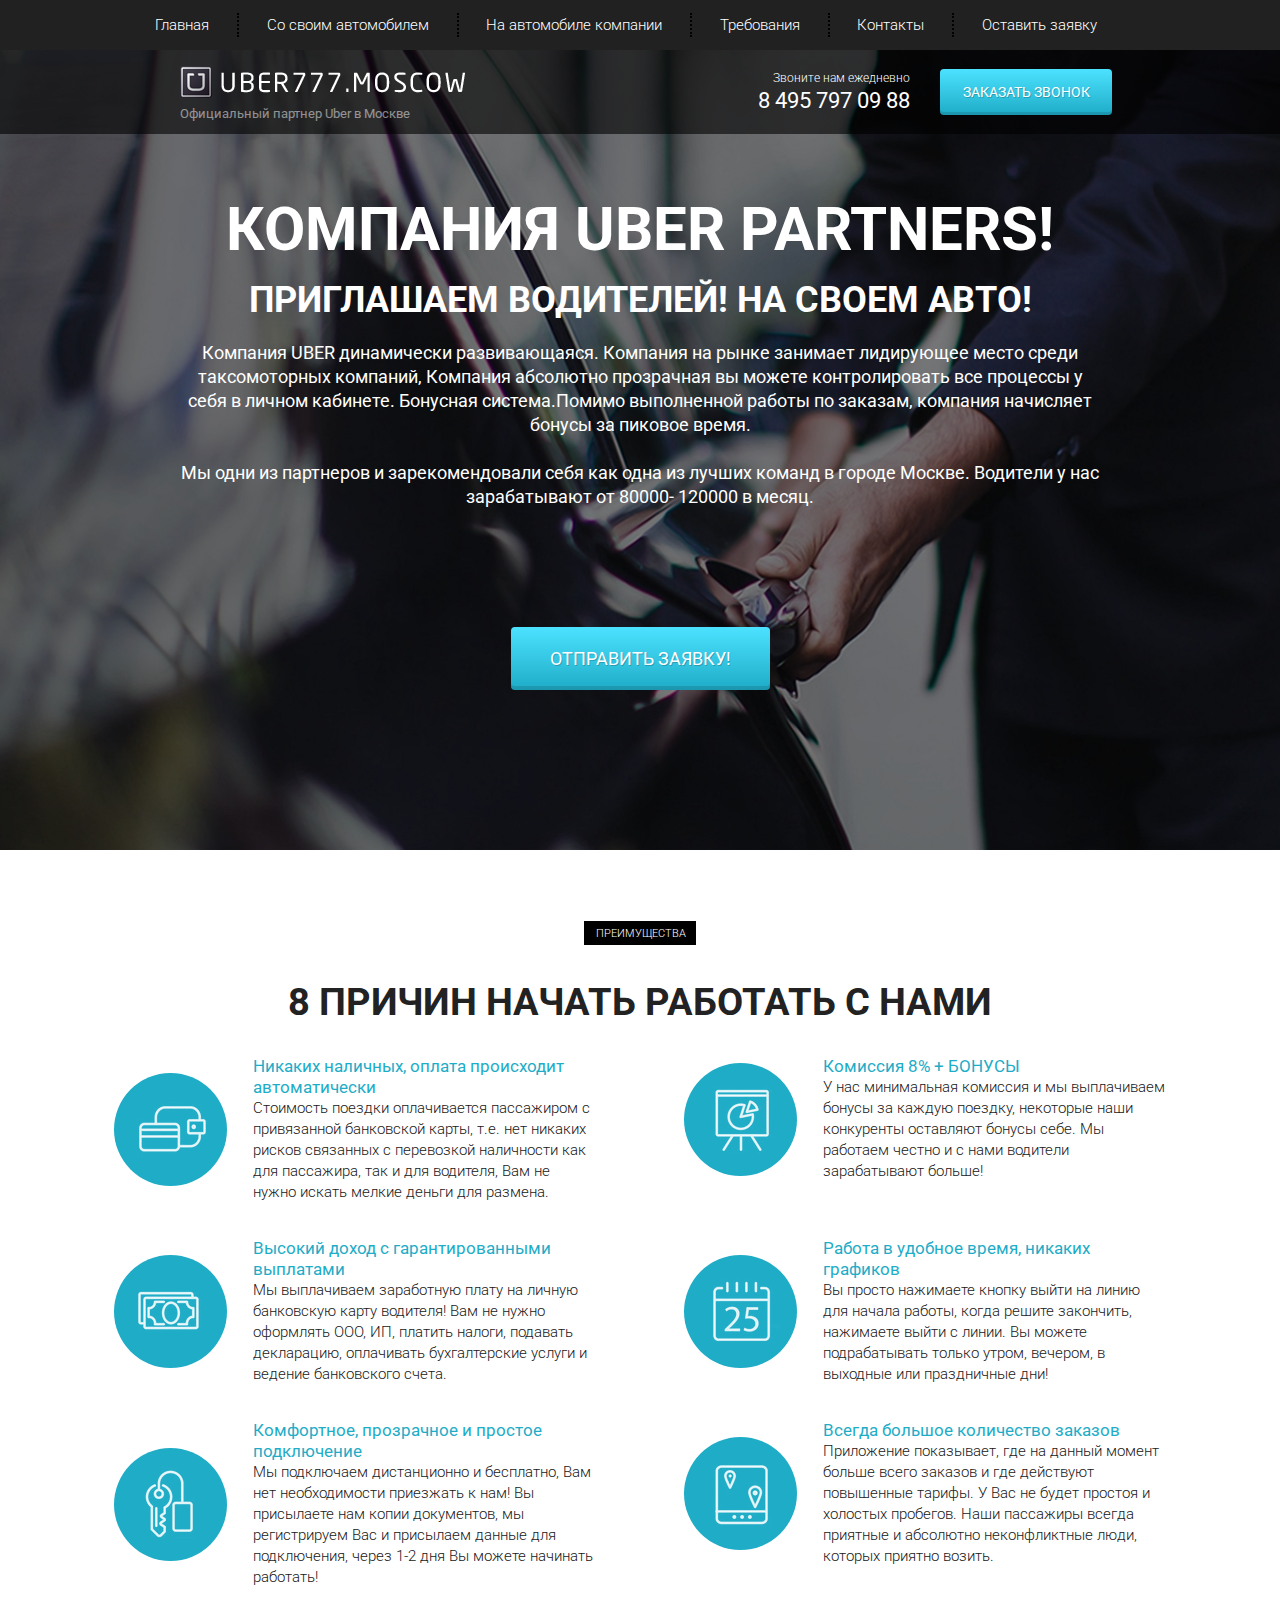
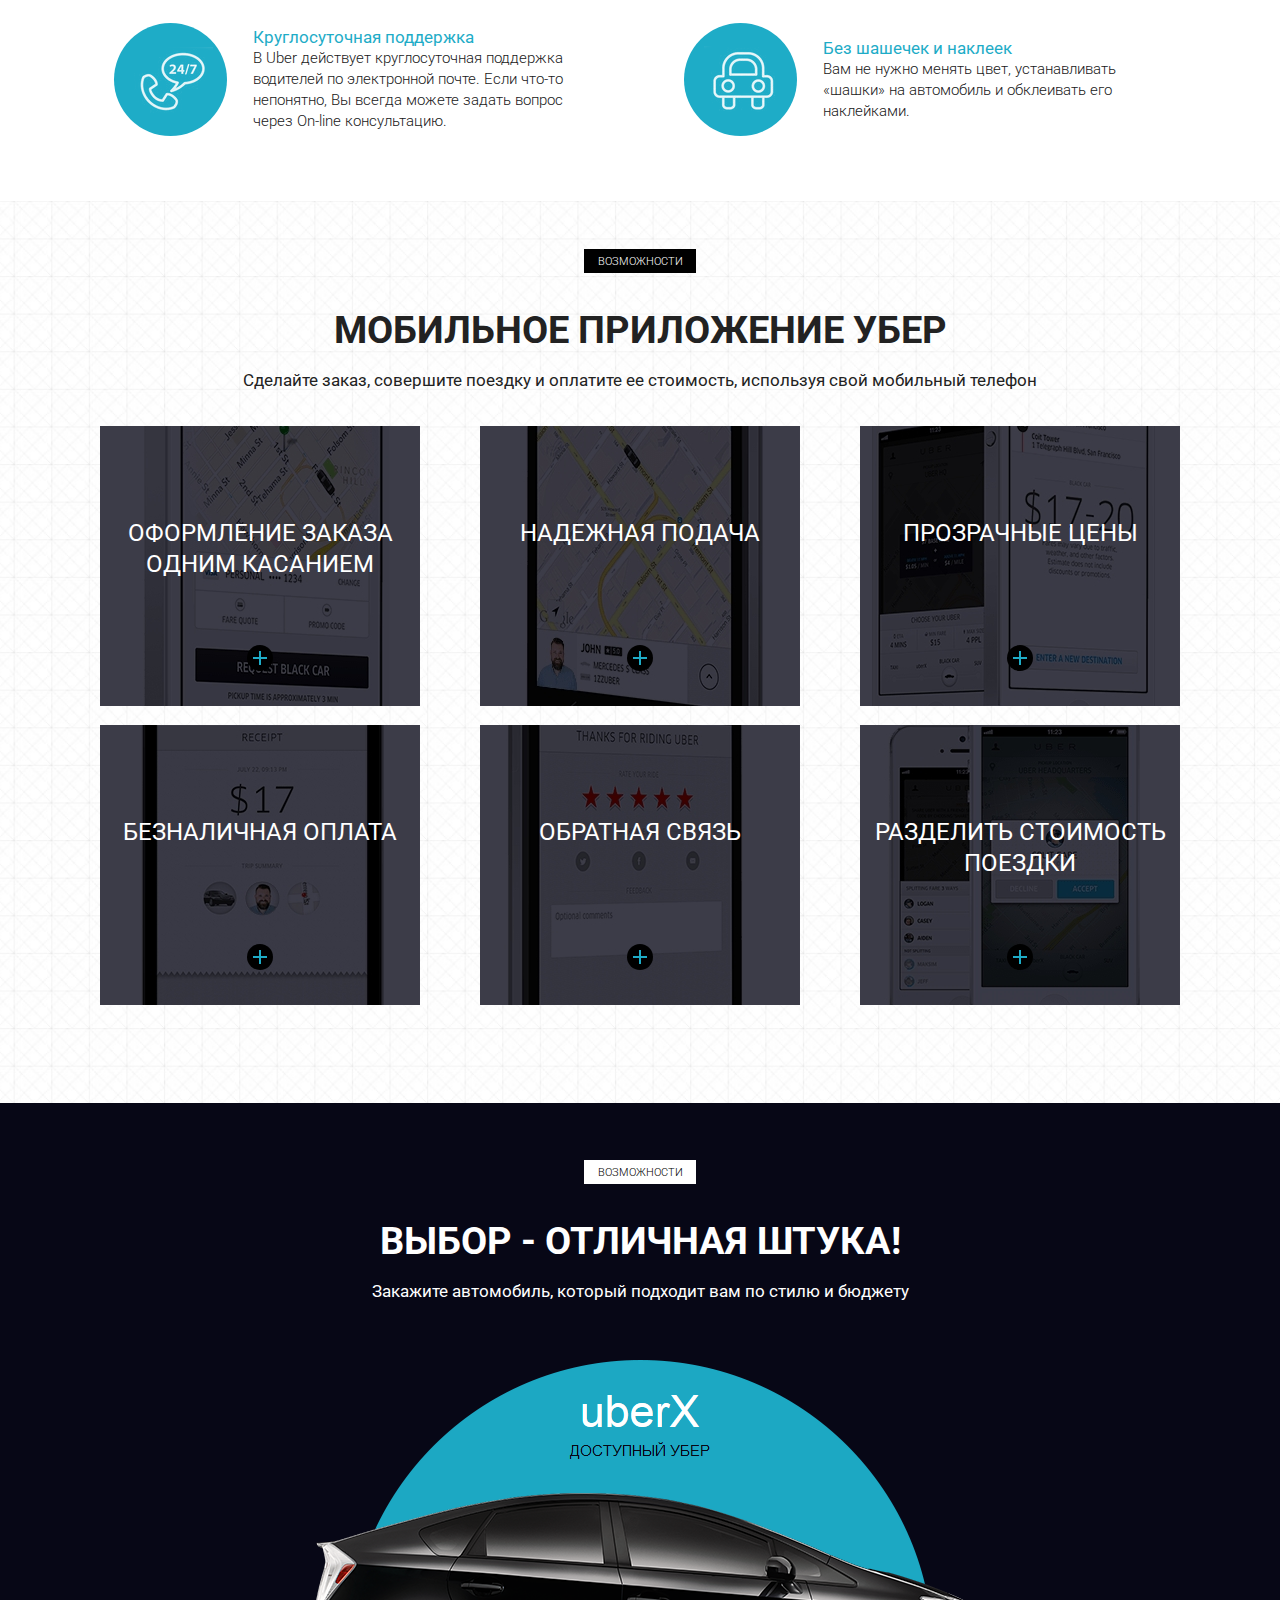
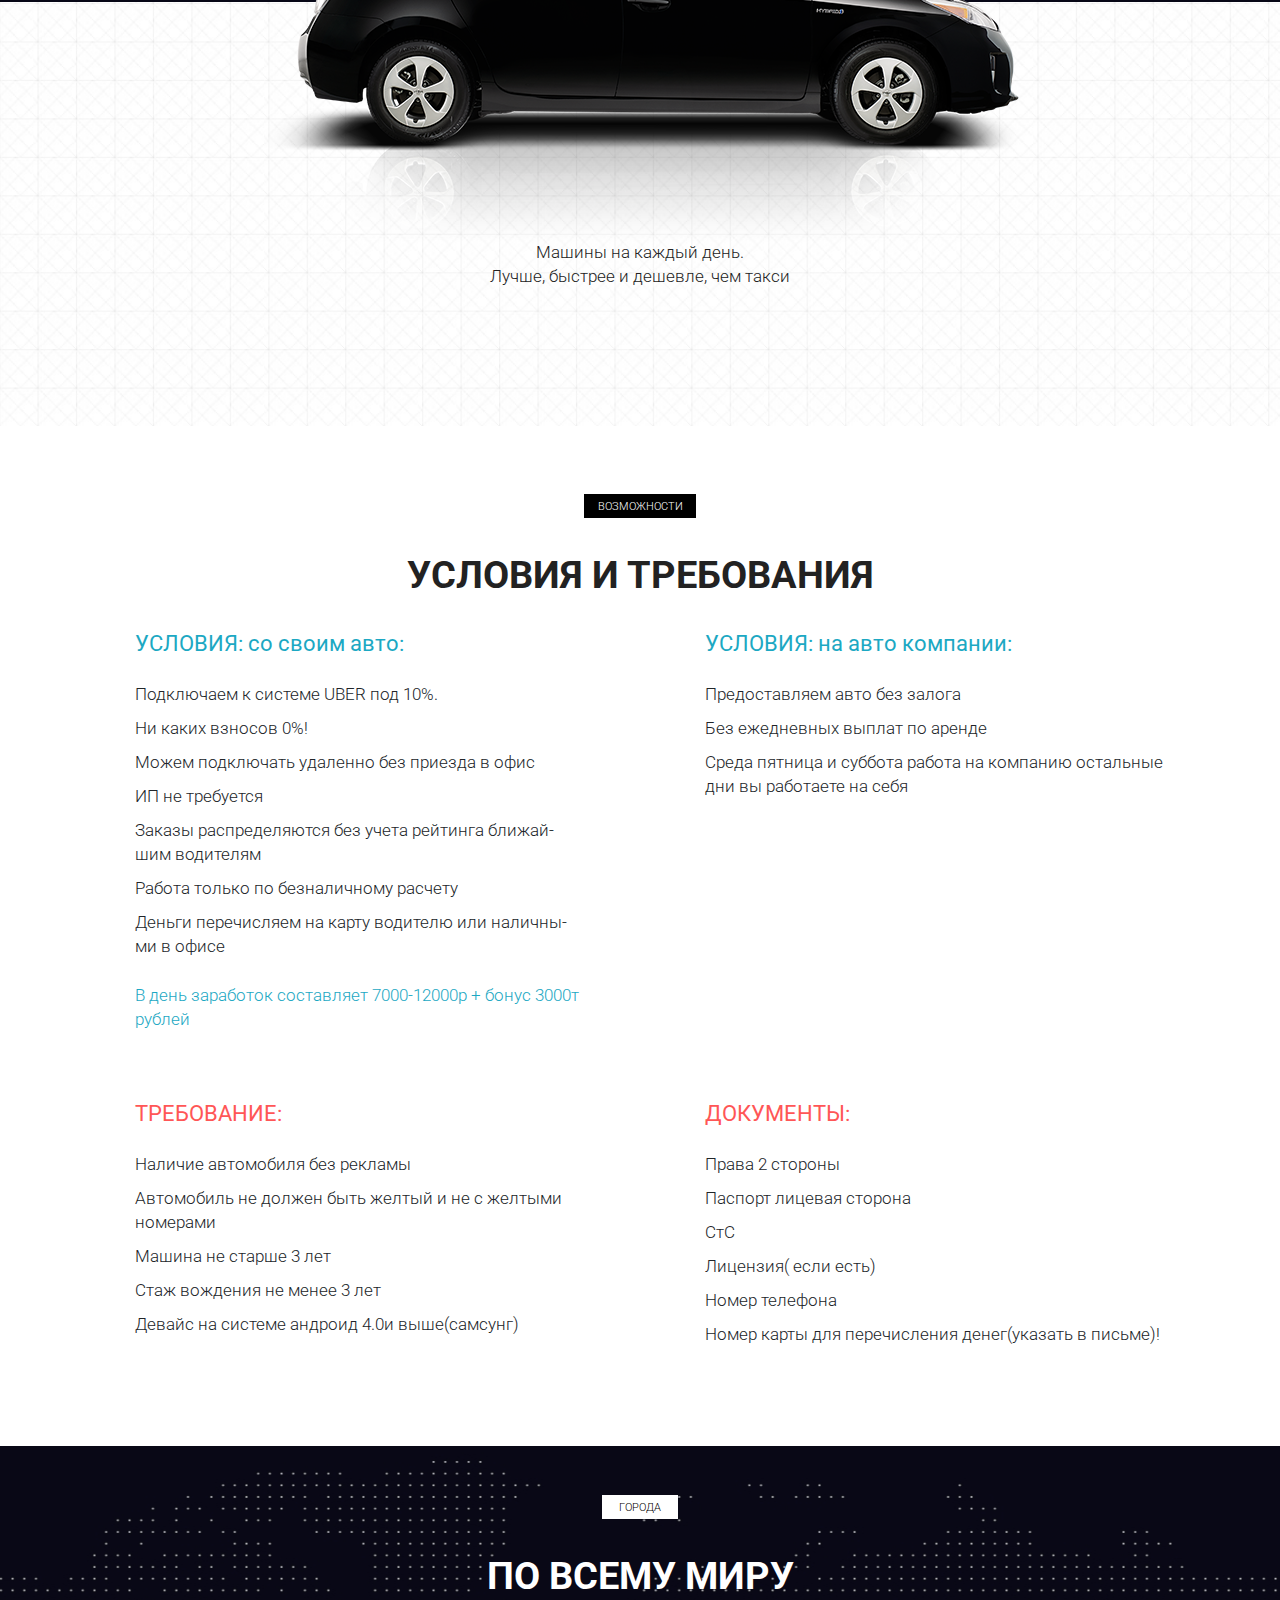
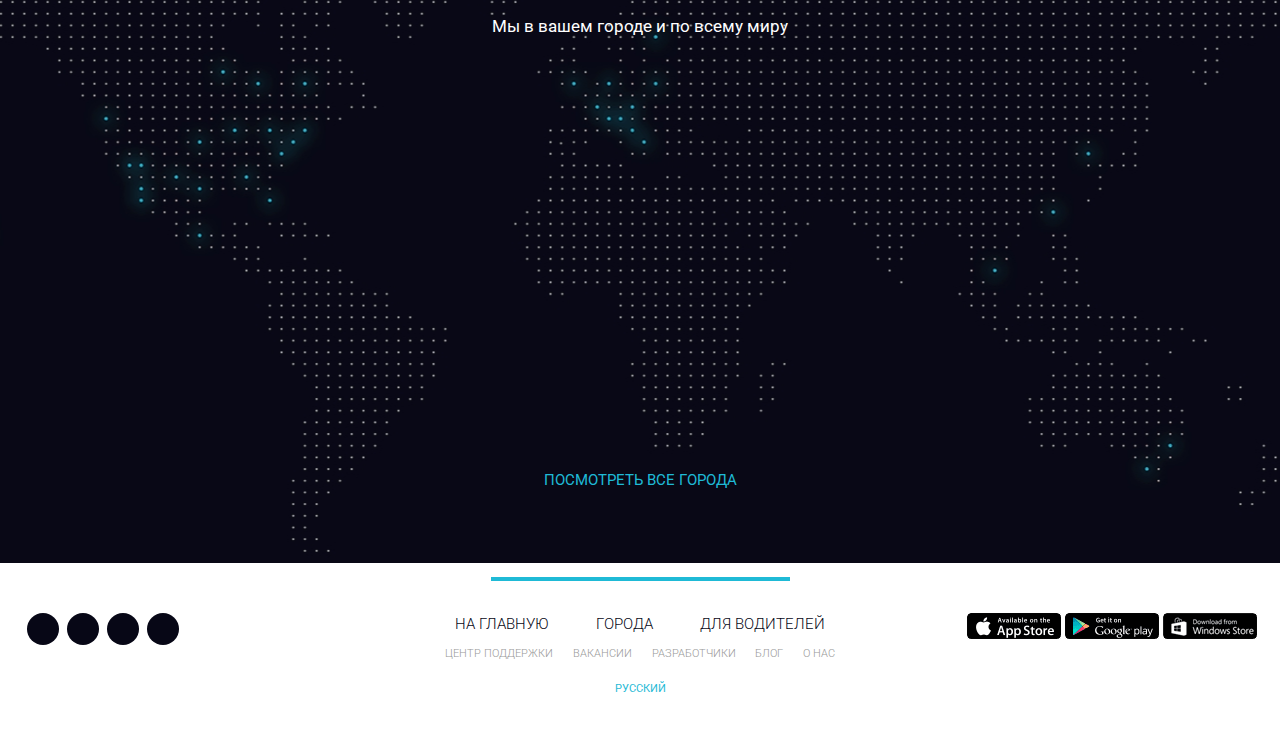
==== index.html @ 27786d37 "Add files via upload" ====
<!DOCTYPE html>
<html lang="ru">
  <head>
    <meta charset="UTF-8" />
    <meta name="viewport" content="width=device-width, initial-scale=1.0" />
    <meta http-equiv="X-UA-Compatible" content="ie=edge" />
    <title>Uber</title>
    <link rel="shortcut icon" href="icons/favicon.ico" type="image/x-icon" />
    <link
      href="https://fonts.googleapis.com/css?family=Roboto:300,400,700&amp;subset=cyrillic-ext"
      rel="stylesheet"
    />
    <link rel="stylesheet" href="css/bootstrap-reboot.min.css" />
    <link rel="stylesheet" href="css/bootstrap-grid.min.css" />
    <link
      rel="stylesheet"
      href="https://use.fontawesome.com/releases/v5.8.2/css/all.css"
      integrity="sha384-oS3vJWv+0UjzBfQzYUhtDYW+Pj2yciDJxpsK1OYPAYjqT085Qq/1cq5FLXAZQ7Ay"
      crossorigin="anonymous"
    />
    <link rel="stylesheet" href="css/style.min.css" />
  </head>
  <body>
    <header>
      <nav>
        <div class="container">
          <ul class="menu">
            <li class="menu_item"><a href="#" class="menu_link">Главная</a></li>
            <li class="menu_item">
              <a href="#require" class="menu_link">Со своим автомобилем</a>
            </li>
            <li class="menu_item">
              <a href="#require" class="menu_link">На автомобиле компании</a>
            </li>
            <li class="menu_item">
              <a href="#" class="menu_link">Требования</a>
            </li>
            <li class="menu_item">
              <a href="#" class="menu_link">Контакты</a>
            </li>
            <li class="menu_item">
              <a href="#" class="menu_link">Оставить заявку</a>
            </li>
          </ul>
        </div>
        <div class="hamburger">
          <span></span>
          <span></span>
          <span></span>
        </div>
      </nav>
      <div class="subheader">
        <div class="container">
          <div class="row">
            <div class="col-6 col-md-4 offset-md-1">
              <a href="#" class="subheader_logo"
                ><img src="icons/logo.png" alt="logo"
              /></a>
              <div class="subheader_official">
                Официальный партнер Uber в Москве
              </div>
            </div>

            <div class="xs-hidden col-md-3 offset-md-1 col-xl-2 offset-xl-2">
              <div class="subheader_call">Звоните нам ежедневно</div>
              <a href="tel:84957970988" class="subheader_phone"
                >8 495 797 09 88</a
              >
            </div>

            <div class="col-6 col-md-3">
              <a href="tel:84957970988" class="xs-visible subheader_phone"
                >8 495 797 09 88</a
              >
              <button class="subheader_btn">заказать звонок</button>
            </div>
          </div>
        </div>
      </div>
    </header>

    <section class="promo">
      <div class="container">
        <div class="row">
          <div class="col-md-12 offset-md-0 col-lg-10 offset-lg-1">
            <h1 class="promo_header">КОМПАНИЯ UBER PARTNERS!</h1>
            <h2 class="promo_subheader">
              ПРИГЛАШАЕМ ВОДИТЕЛЕЙ! НА СВОЕМ АВТО!
            </h2>
            <div class="promo_descr">
              Компания UBER динамически развивающаяся. Компания на рынке
              занимает лидирующее место среди таксомоторных компаний, Компания
              абсолютно прозрачная вы можете контролировать все процессы у себя
              в личном кабинете. Бонуcная система.Помимо выполненной работы по
              заказам, компания начисляет бонусы за пиковое время.
              <br /><br />
              Мы одни из партнеров и зарекомендовали себя как одна из лучших
              команд в городе Москве. Водители у нас зарабатывают от 80000-
              120000 в месяц.
            </div>
            <button class="promo_btn">ОТПРАВИТЬ ЗАЯВКУ!</button>
          </div>
        </div>
      </div>
    </section>

    <section class="reasons">
      <div class="container">
        <div class="label">преимущества</div>
        <h2 class="title">8 причин начать работать с нами</h2>
        <div class="row">
          <div class="col-md-6">
            <div class="reasons_block">
              <div class="reasons_round">
                <img src="icons/reasons/reason_1.png" alt="reason" />
              </div>
              <div class="reasons_descr">
                <div class="reasons_subtitle">
                  Никаких наличных, оплата происходит автоматически
                </div>
                <div class="reasons_text">
                  Стоимость поездки оплачивается пассажиром с привязанной
                  банковской карты, т.е. нет никаких рисков связанных с
                  перевозкой наличности как для пассажира, так и для водителя,
                  Вам не нужно искать мелкие деньги для размена.
                </div>
              </div>
            </div>
          </div>
          <div class="col-md-6">
            <div class="reasons_block">
              <div class="reasons_round">
                <img src="icons/reasons/reason_2.png" alt="reason" />
              </div>
              <div class="reasons_descr">
                <div class="reasons_subtitle">Комиссия 8% + БОНУСЫ</div>
                <div class="reasons_text">
                  У нас минимальная комиссия и мы выплачиваем бонусы за каждую
                  поездку, некоторые наши конкуренты оставляют бонусы себе. Мы
                  работаем честно и с нами водители зарабатывают больше!
                </div>
              </div>
            </div>
          </div>
          <div class="col-md-6">
            <div class="reasons_block">
              <div class="reasons_round">
                <img src="icons/reasons/reason_3.png" alt="reason" />
              </div>
              <div class="reasons_descr">
                <div class="reasons_subtitle">
                  Высокий доход с гарантированными выплатами
                </div>
                <div class="reasons_text">
                  Мы выплачиваем заработную плату на личную банковскую карту
                  водителя! Вам не нужно оформлять ООО, ИП, платить налоги,
                  подавать декларацию, оплачивать бухгалтерские услуги и ведение
                  банковского счета.
                </div>
              </div>
            </div>
          </div>
          <div class="col-md-6">
            <div class="reasons_block">
              <div class="reasons_round">
                <img src="icons/reasons/reason_4.png" alt="reason" />
              </div>
              <div class="reasons_descr">
                <div class="reasons_subtitle">
                  Работа в удобное время, никаких графиков
                </div>
                <div class="reasons_text">
                  Вы просто нажимаете кнопку выйти на линию для начала работы,
                  когда решите закончить, нажимаете выйти с линии. Вы можете
                  подрабатывать только утром, вечером, в выходные или
                  праздничные дни!
                </div>
              </div>
            </div>
          </div>
          <div class="col-md-6">
            <div class="reasons_block">
              <div class="reasons_round">
                <img src="icons/reasons/reason_5.png" alt="reason" />
              </div>
              <div class="reasons_descr">
                <div class="reasons_subtitle">
                  Комфортное, прозрачное и простое подключение
                </div>
                <div class="reasons_text">
                  Мы подключаем дистанционно и бесплатно, Вам нет необходимости
                  приезжать к нам! Вы присылаете нам копии документов, мы
                  регистрируем Вас и присылаем данные для подключения, через 1-2
                  дня Вы можете начинать работать!
                </div>
              </div>
            </div>
          </div>
          <div class="col-md-6">
            <div class="reasons_block">
              <div class="reasons_round">
                <img src="icons/reasons/reason_6.png" alt="reason" />
              </div>
              <div class="reasons_descr">
                <div class="reasons_subtitle">
                  Всегда большое количество заказов
                </div>
                <div class="reasons_text">
                  Приложение показывает, где на данный момент больше всего
                  заказов и где действуют повышенные тарифы. У Вас не будет
                  простоя и холостых пробегов. Наши пассажиры всегда приятные и
                  абсолютно неконфликтные люди, которых приятно возить.
                </div>
              </div>
            </div>
          </div>
          <div class="col-md-6">
            <div class="reasons_block">
              <div class="reasons_round">
                <img src="icons/reasons/reason_7.png" alt="reason" />
              </div>
              <div class="reasons_descr">
                <div class="reasons_subtitle">Круглосуточная поддержка</div>
                <div class="reasons_text">
                  В Uber действует круглосуточная поддержка водителей по
                  электронной почте. Если что-то непонятно, Вы всегда можете
                  задать вопрос через On-line консультацию.
                </div>
              </div>
            </div>
          </div>
          <div class="col-md-6">
            <div class="reasons_block">
              <div class="reasons_round">
                <img src="icons/reasons/reason_8.png" alt="reason" />
              </div>
              <div class="reasons_descr">
                <div class="reasons_subtitle">Без шашечек и наклеек</div>
                <div class="reasons_text">
                  Вам не нужно менять цвет, устанавливать «шашки» на автомобиль
                  и обклеивать его наклейками.
                </div>
              </div>
            </div>
          </div>
        </div>
      </div>
    </section>

    <section class="mobile">
      <div class="container">
        <div class="label">возможности</div>
        <h2 class="title">мобильное приложение убер</h2>
        <div class="subtitle">
          Сделайте заказ, совершите поездку и оплатите ее стоимость, используя
          свой мобильный телефон
        </div>

        <div class="row">
          <div class="col-md-6 col-lg-4">
            <div class="mobile_item mobile_item_1">
              <div class="mobile_item_subtitle">
                оформление заказа одним касанием
              </div>
              <div class="mobile_item_plus"></div>
            </div>
          </div>
          <div class="col-md-6 col-lg-4">
            <div class="mobile_item mobile_item_2">
              <div class="mobile_item_subtitle">надежная подача</div>
              <div class="mobile_item_plus"></div>
            </div>
          </div>
          <div class="col-md-6 col-lg-4">
            <div class="mobile_item mobile_item_3">
              <div class="mobile_item_subtitle">прозрачные цены</div>
              <div class="mobile_item_plus"></div>
            </div>
          </div>
          <div class="col-md-6 col-lg-4">
            <div class="mobile_item mobile_item_4">
              <div class="mobile_item_subtitle">безналичная оплата</div>
              <div class="mobile_item_plus"></div>
            </div>
          </div>
          <div class="col-md-6 col-lg-4">
            <div class="mobile_item mobile_item_5">
              <div class="mobile_item_subtitle">обратная связь</div>
              <div class="mobile_item_plus"></div>
            </div>
          </div>
          <div class="col-md-6 col-lg-4">
            <div class="mobile_item mobile_item_6">
              <div class="mobile_item_subtitle">
                разделить стоимость поездки
              </div>
              <div class="mobile_item_plus"></div>
            </div>
          </div>
        </div>
      </div>
    </section>

    <section class="choice">
      <div class="container">
        <div class="black"></div>
        <div class="label label_white">возможности</div>
        <h2 class="title title_white hidden-320">Выбор - отличная штука!</h2>
        <div class="subtitle subtitle_white hidden-320">
          Закажите автомобиль, который подходит вам по стилю и бюджету
        </div>

        <img src="img/car.png" alt="uber car" class="choice_img" />
        <div class="choice_descr">
          Машины на каждый день.<br />
          Лучше, быстрее и дешевле, чем такси
        </div>
      </div>
    </section>

    <section class="require" id="require">
      <div class="container">
        <div class="label">возможности</div>
        <h2 class="title">условия и требования</h2>
        <div class="row">
          <div class="col-md-6">
            <div class="require_block">
              <div class="require_title">УСЛОВИЯ: со своим авто:</div>
              <ul class="require_list">
                <li>Подключаем к системе UBER под 10%.</li>
                <li>Ни каких взносов 0%!</li>
                <li>Можем подключать удаленно без приезда в офис</li>
                <li>ИП не требуется</li>
                <li>
                  Заказы распределяются без учета рейтинга ближай-<br />шим
                  водителям
                </li>
                <li>Работа только по безналичному расчету</li>
                <li>
                  Деньги перечисляем на карту водителю или наличны-<br />ми в
                  офисе
                </li>
              </ul>
              <div class="require_descr">
                В день заработок составляет 7000-12000р + бонус 3000т<br />
                рублей
              </div>
            </div>
          </div>
          <div class="col-md-6">
            <div class="require_block">
              <div class="require_title">УСЛОВИЯ: на авто компании:</div>
              <ul class="require_list">
                <li>Предоставляем авто без залога</li>
                <li>Без ежедневных выплат по аренде</li>
                <li>
                  Среда пятница и суббота работа на компанию остальные дни вы
                  работаете на себя
                </li>
              </ul>
            </div>
          </div>
          <div class="col-md-6">
            <div class="require_block require_block_nmb warning">
              <div class="require_title">ТРЕБОВАНИЕ:</div>
              <ul class="require_list">
                <li>Наличие автомобиля без рекламы</li>
                <li>
                  Автомобиль не должен быть желтый и не с желтыми номерами
                </li>
                <li>Машина не старше 3 лет</li>
                <li>Стаж вождения не менее 3 лет</li>
                <li>Девайс на системе андроид 4.0и выше(самсунг)</li>
              </ul>
            </div>
          </div>
          <div class="col-md-6">
            <div class="require_block require_block_nmb warning">
              <div class="require_title">ДОКУМЕНТЫ:</div>
              <ul class="require_list">
                <li>Права 2 стороны</li>
                <li>Паспорт лицевая сторона</li>
                <li>СтС</li>
                <li>Лицензия( если есть)</li>
                <li>Номер телефона</li>
                <li>Номер карты для перечисления денег(указать в письме)!</li>
              </ul>
            </div>
          </div>
        </div>
      </div>
    </section>

    <section class="world">
      <div class="container">
        <div class="label label_white label_min">города</div>
        <h2 class="title title_white">По всему миру</h2>
        <div class="subtitle subtitle_white">
          Мы в вашем городе и по всему миру
        </div>

        <a href="#" class="world_link">посмотреть все города</a>
      </div>
    </section>

    <footer>
      <div class="footer_divider"></div>
      <div class="footer_wrapper">
        <!-- Если не оборачивать каждый блок в обертку - получится криво -->
        <div>
          <div class="footer_social">
            <a href="#" class="footer_social_item">
              <i class="fab fa-facebook-f"></i>
            </a>
            <a href="#" class="footer_social_item">
              <i class="fab fa-twitter"></i>
            </a>
            <a href="#" class="footer_social_item">
              <i class="fab fa-linkedin"></i>
            </a>
            <a href="#" class="footer_social_item">
              <i class="fab fa-instagram"></i>
            </a>
          </div>
        </div>
        <div>
          <div class="footer_links">
            <div class="footer_links_main">
              <a href="#">на главную</a>
              <a href="#">города</a>
              <a href="#">для водителей</a>
            </div>
            <div class="footer_links_sub">
              <a href="#">центр поддержки</a>
              <a href="#">вакансии</a>
              <a href="#">разработчики</a>
              <a href="#">блог</a>
              <a href="#">о нас</a>
            </div>
            <a href="#" class="footer_links_lang">Русский</a>
          </div>
        </div>
        <div>
          <div class="footer_mobile">
            <a href="#">
              <img src="img/app_store.png" alt="App Store" />
            </a>
            <a href="#">
              <img src="img/google_play.png" alt="Google play" />
            </a>
            <a href="#">
              <img src="img/windows_store.png" alt="Windows store" />
            </a>
          </div>
        </div>
      </div>
    </footer>

    <script src="js/script.js"></script>
  </body>
</html>
---- css/style.min.css ----
*{font-family:'Roboto', sans-serif}header{position:relative;height:50px}nav{position:fixed;width:100%;height:50px;background-color:#212121;z-index:5}.hamburger{display:none}.menu{display:flex;justify-content:space-between;padding:13px 70px;margin:0;list-style-type:none}.menu_link{color:#ffffff;font-size:15px;font-weight:300}.menu_link:hover{text-decoration:none;color:#1eacc7}.menu_item{border-right:2px dotted black;padding-right:28px}.menu_item:last-child{border-right:none}.subheader{position:absolute;top:50px;width:100%;height:84px;background-color:rgba(0,0,0,0.6)}.subheader_logo{display:block;max-width:100%;margin-top:16px}.subheader_official{margin-top:6px;opacity:0.5;color:#ffffff;font-size:13px;font-weight:400}.subheader_call{color:#ffffff;font-size:12px;font-weight:300;margin-top:19px;text-align:right}.subheader_phone{display:block;margin-top:8px;color:#ffffff;font-size:22px;font-weight:400;text-transform:uppercase;text-align:right;line-height:12px}.subheader_phone:hover{text-decoration:none;color:#fff}.subheader_btn{margin-top:19px;width:172px;height:46px;box-shadow:inset 0 -3px 0 rgba(0,0,0,0.12);border:none;border-radius:4px;background-image:linear-gradient(to top, #1eacc7 0%, #4ce2ff 100%);text-shadow:1px 1px 0 rgba(0,0,0,0.21);color:#ffffff;font-size:14px;font-weight:400;text-transform:uppercase}.subheader_btn:hover{background-image:none;background-color:#1eacc7}.promo{min-height:800px;background:url("../img/bg/main_bg.jpg") center center/cover no-repeat;padding:150px 0 135px 0}.promo_header{color:#ffffff;font-weight:700;text-transform:uppercase;font-size:60px;line-height:60px;margin:0;text-align:center}.promo_subheader{color:#ffffff;font-weight:700;text-transform:uppercase;font-size:36px;line-height:36px;margin:0;margin-top:22px;text-align:center}.promo_descr{color:#ffffff;font-size:18px;font-weight:400;line-height:24px;text-align:center;margin-top:23px}.promo_btn{display:block;margin:118px auto 0 auto;width:259px;height:63px;box-shadow:inset 0 -4px 0 rgba(0,0,0,0.12);border:none;border-radius:4px;background-image:linear-gradient(to top, #1eacc7 0%, #4ce2ff 100%);text-shadow:1px 1px 0 rgba(0,0,0,0.21);color:#ffffff;font-size:18px;font-weight:400;text-transform:uppercase}.promo_btn:hover{background-image:none;background-color:#1eacc7}.reasons{padding:71px 0 65px 0}.reasons_block{display:flex;justify-content:center;align-items:center;margin-top:35px}.reasons_round{display:flex;justify-content:center;align-items:center;margin-right:26px;width:113px;height:113px;background-color:#1eacc7;border-radius:100%}.reasons_descr{width:343px}.reasons_subtitle{line-height:21px;color:#1eacc7;font-size:17px;font-weight:400}.reasons_text{color:#202020;font-size:15px;font-weight:300;line-height:21px}.label{position:relative;margin:0 auto;height:24px;width:112px;padding:5px 12px;background-color:#000000;color:#ffffff;font-size:11px;font-weight:300;text-transform:uppercase;text-align:center;z-index:2}.label_white{background-color:#fff;color:#000}.label_min{width:76px}.title{position:relative;margin-bottom:0;margin-top:38px;color:#222222;font-size:38px;line-height:38px;font-weight:700;text-transform:uppercase;text-align:center;z-index:2}.title_white{color:#fff}.subtitle{position:relative;margin-top:19px;color:#222222;font-size:17px;font-weight:400;text-align:center;z-index:2}.subtitle_white{color:#fff}.mobile{min-height:864px;padding:48px 0 79px 0;background:url("../img/bg/mobile_app.png") center center/cover no-repeat}.mobile .row{margin-top:32px}.mobile_item{position:relative;width:320px;height:280px;margin:0 auto;margin-bottom:19px;padding-top:92px}.mobile_item_1{background:url("../img/bg/mobile_screen_1.jpg") center center/cover no-repeat}.mobile_item_2{background:url("../img/bg/mobile_screen_2.jpg") center center/cover no-repeat}.mobile_item_3{background:url("../img/bg/mobile_screen_3.jpg") center center/cover no-repeat}.mobile_item_4{background:url("../img/bg/mobile_screen_4.jpg") center center/cover no-repeat}.mobile_item_5{background:url("../img/bg/mobile_screen_5.jpg") center center/cover no-repeat}.mobile_item_6{background:url("../img/bg/mobile_screen_6.jpg") center center/cover no-repeat}.mobile_item_subtitle{color:#ffffff;font-size:24px;font-weight:400;line-height:31px;text-transform:uppercase;text-align:center}.mobile_item_plus{display:flex;justify-content:center;align-items:center;position:absolute;bottom:35px;left:50%;transform:translateX(-50%);width:26px;height:26px;background-color:#000000;margin:0 auto;border-radius:100%;cursor:pointer}.mobile_item_plus:before{content:'';display:block;width:14px;height:2px;background-color:#1eacc7;transition:0.3s all}.mobile_item_plus:after{content:'';position:absolute;left:50%;transform:translateX(-50%);display:block;height:14px;width:2px;background-color:#1eacc7;transition:0.3s all}.mobile_item_plus:hover:before,.mobile_item_plus:hover:after{background-color:#ff5656}.choice{position:relative;min-height:895px;padding:57px 0 138px 0;background:url("../img/bg/mobile_app.png") center center/cover no-repeat}.choice_img{position:relative;display:block;margin:56px auto 0 auto;z-index:2}.choice_descr{text-align:center;color:#222222;font-size:17px;font-weight:300;line-height:24px}.choice .black{position:absolute;top:0;left:0;height:499px;width:100%;background-color:#070716;z-index:1}.require{padding:68px 0 84px 0}.require_block{margin:33px 0}.require_block_nmb{margin-bottom:0px}.require_title{color:#1ca8c3;font-size:22px;font-weight:400;padding-left:50px}.require_list{list-style-type:none;padding-left:50px;margin-top:22px}.require_list li{position:relative;font-size:17px;font-weight:300;line-height:24px;margin-bottom:10px}.require_list li:before{content:'';display:block;position:absolute;left:-32px;top:3px;width:21px;height:20px;background:url("../icons/check_blue.svg") center center/cover no-repeat}.require_descr{margin-top:25px;font-size:17px;font-weight:300;line-height:24px;color:#1ca8c3;padding-left:50px}.require .warning .require_title{color:#ff5656}.require .warning .require_list li:before{background:url("../icons/check_red.svg") center center/cover no-repeat}.world{position:relative;min-height:717px;padding:49px 0;background:url("../img/bg/map.jpg") center center/cover no-repeat}.world_link{position:absolute;left:50%;transform:translateX(-50%);bottom:49px;text-align:center;font-size:15px;font-weight:400;line-height:68px;text-transform:uppercase;color:#1fbad6}.world_link:hover{text-decoration:none;color:#fff}footer{padding:14px 23px 39px 23px}footer a:hover{text-decoration:none}.footer_divider{width:299px;height:4px;background-color:#1fbad6;margin:0 auto}.footer_wrapper{display:flex;justify-content:space-between;align-items:flex-start;padding-top:32px}.footer_wrapper>div{width:33%}.footer_wrapper>div:nth-child(3){display:flex;justify-content:flex-end}.footer_social{width:160px;display:flex;justify-content:space-between}.footer_social_item{display:flex;justify-content:center;align-items:center;margin:0 4px;width:32px;height:32px;background-color:#070716;border-radius:100%}.footer_social_item i{color:#fff}.footer_links{width:390px;margin:0 auto}.footer_links_main{display:flex;justify-content:space-between;padding:0 10px}.footer_links_main a{color:#070716;font-size:15px;font-weight:300;text-transform:uppercase}.footer_links_sub{display:flex;justify-content:space-between;margin-top:10px}.footer_links_sub a{color:#999999;font-size:11px;font-weight:300;text-transform:uppercase}.footer_links_lang{display:block;margin:0 auto;color:#1fbad6;font-size:11px;font-weight:400;margin-top:19px;text-transform:uppercase;text-align:center}.xs-visible{display:none}@media (max-width: 1200px){.menu_item{padding-right:20px}.menu_link{font-size:13px}.promo_header{font-size:50px}.reasons_block{align-items:flex-start}.reasons_descr{width:300px}.mobile_item{width:290px}.mobile_item_subtitle{font-size:22px}.choice{padding:55px 0;min-height:840px}.require br{display:none}.footer_wrapper>div{width:50%}.footer_wrapper>div:nth-child(1){width:25%}.footer_wrapper>div:nth-child(3){width:25%;display:flex;justify-content:flex-end}.footer_mobile{display:flex}.footer_mobile a{margin:0 3px}.footer_mobile a img{width:100%}}@media (max-width: 991px){.title{font-size:28px}.menu_item{padding-right:8px}.menu_link{font-size:10px}.subheader_logo img{width:100%}.subheader_official{font-size:11px}.subheader_phone{font-size:18px}.subheader_btn{margin-top:21px;height:40px;width:100%}.promo_header{font-size:40px}.promo_subheader{font-size:30px}.reasons_block{flex-direction:column;align-items:center}.reasons_round{margin-right:0}.reasons_descr{width:300px;margin-top:20px}.choice{min-height:800px}.choice_img{width:100%}.world{min-height:650px}.footer_wrapper{flex-wrap:wrap}.footer_wrapper>div{width:100%;display:flex;justify-content:center;margin-bottom:20px}.footer_wrapper>div:nth-child(1){width:100%}.footer_wrapper>div:nth-child(3){width:100%;justify-content:center}}@media (max-width: 767px){.title{margin-top:25px}.menu{position:fixed;flex-direction:column;justify-content:center;align-items:center;top:0;left:-100%;width:50%;height:100vh;padding:20px 15px;background-color:rgba(0,0,0,0.8);transition:0.6s all}.menu_active{left:0}.menu_item{padding-right:0;border:none;margin:10px 0}.menu_link{font-size:20px}.hamburger{display:block;position:absolute;right:10px;top:50%;transform:translateY(-50%);width:26px;height:12px}.hamburger span{display:block;height:2px;width:100%;background-color:#fff;margin-bottom:2px;transition:0.5s all}.hamburger_active span{margin-bottom:-2px}.hamburger_active span:nth-child(1){transform:translateY(3px) rotate(-45deg)}.hamburger_active span:nth-child(2){display:none}.hamburger_active span:nth-child(3){transform:translateY(3px) rotate(45deg)}.xs-hidden{display:none}.xs-visible{display:block}.subheader_phone{display:block;margin-top:10px;color:#ffffff;font-size:16px;font-weight:400;text-transform:uppercase;text-align:center}.subheader_btn{display:block;width:200px;height:40px;margin:0 auto;margin-top:10px}.promo_header{line-height:45px}.reasons{padding:40px 0}.reasons_descr{width:350px}.reasons_subtitle{text-align:center}.reasons_text{margin-top:10px}.mobile{padding:40px 0}.choice{min-height:600px;padding:40px 0}.require{padding:40px 0}.world{min-height:450px}}@media (max-width: 575px){nav{height:30px}header{height:30px}.title{font-size:16px;margin-top:15px;line-height:16px}.subtitle{font-size:14px;line-height:21px;margin-top:11px}.subheader{height:60px;top:30px}.subheader_official{display:none}.subheader_logo{margin-top:16px}.subheader_phone{font-size:12px;font-weight:400;text-transform:uppercase;margin-top:11px}.subheader_btn{width:110px;height:22px;font-size:9px;margin-top:6px}.subheader_btn:hover{background-image:linear-gradient(to top, #1eacc7 0%, #4ce2ff 100%)}.promo{min-height:400px;padding:93px 0 35px 0}.promo_descr{display:none}.promo_header{font-size:30px;padding:0 24px;line-height:35px}.promo_subheader{font-size:20px;margin-top:33px;padding:0 10px;line-height:30px}.promo_btn{width:210px;height:50px;margin-top:72px;font-size:16px}.promo_btn:hover{background-image:linear-gradient(to top, #1eacc7 0%, #4ce2ff 100%)}.menu{width:85%}.menu_item{width:100%;text-align:center;padding:5px 0}.menu_link{display:block}.hamburger_active span:nth-child(1){transform:translateY(5px) rotate(-45deg)}.hamburger_active span:nth-child(3){transform:translateY(5px) rotate(45deg)}.reasons{padding:22px 0 36px 0}.reasons_block{margin-top:26px}.reasons_round{width:100px;height:100px}.reasons_descr{width:100%;margin-top:27px}.reasons_subtitle{font-size:16px;text-align:left}.reasons_text{margin-top:0}.mobile{padding:20px 0 40px 0}.mobile .row{margin-top:30px}.mobile_item{height:254px;padding:81px 40px 0 40px}.mobile_item_subtitle{font-size:18px;line-height:31px}.mobile_item_plus{bottom:28px}.mobile_item_plus:hover:before,.mobile_item_plus:hover:after{background-color:#1eacc7}.choice{padding:25px 0 33px 0;min-height:390px;background:#000}.choice_img{margin-top:35px}.choice_descr{margin-top:23px;color:#ffffff;font-size:17px;font-weight:300;line-height:24px}.choice .black{display:none}.hidden-320{display:none}.require{padding:25px}.require_block{margin:30px 0 0 0}.require_title{font-size:16px;padding-left:30px}.require_list{padding-left:30px;margin-top:5px}.require_list li{font-size:14px;margin-bottom:5px;line-height:20px}.require_descr{font-size:14px;margin-top:15px}.world{min-height:360px;padding:25px 0 30px 0}.world_link{width:200px;display:block;bottom:30px;line-height:15px}footer{padding:25px 0 20px 0}.footer_divider{width:253px;margin:0 auto}.footer_wrapper{padding-top:22px}.footer_wrapper>div{margin-bottom:20px}.footer_wrapper>div:nth-child(1){order:2}.footer_wrapper>div:nth-child(2){order:1}.footer_wrapper>div:nth-child(3){order:3}.footer_links{width:290px}.footer_links_main{padding:0;font-size:14px}.footer_links_sub{flex-wrap:wrap;justify-content:center}.footer_links_sub a{margin:0 7px}.footer_links_lang{margin-top:10px}}
/*# sourceMappingURL=style.min.css.map */
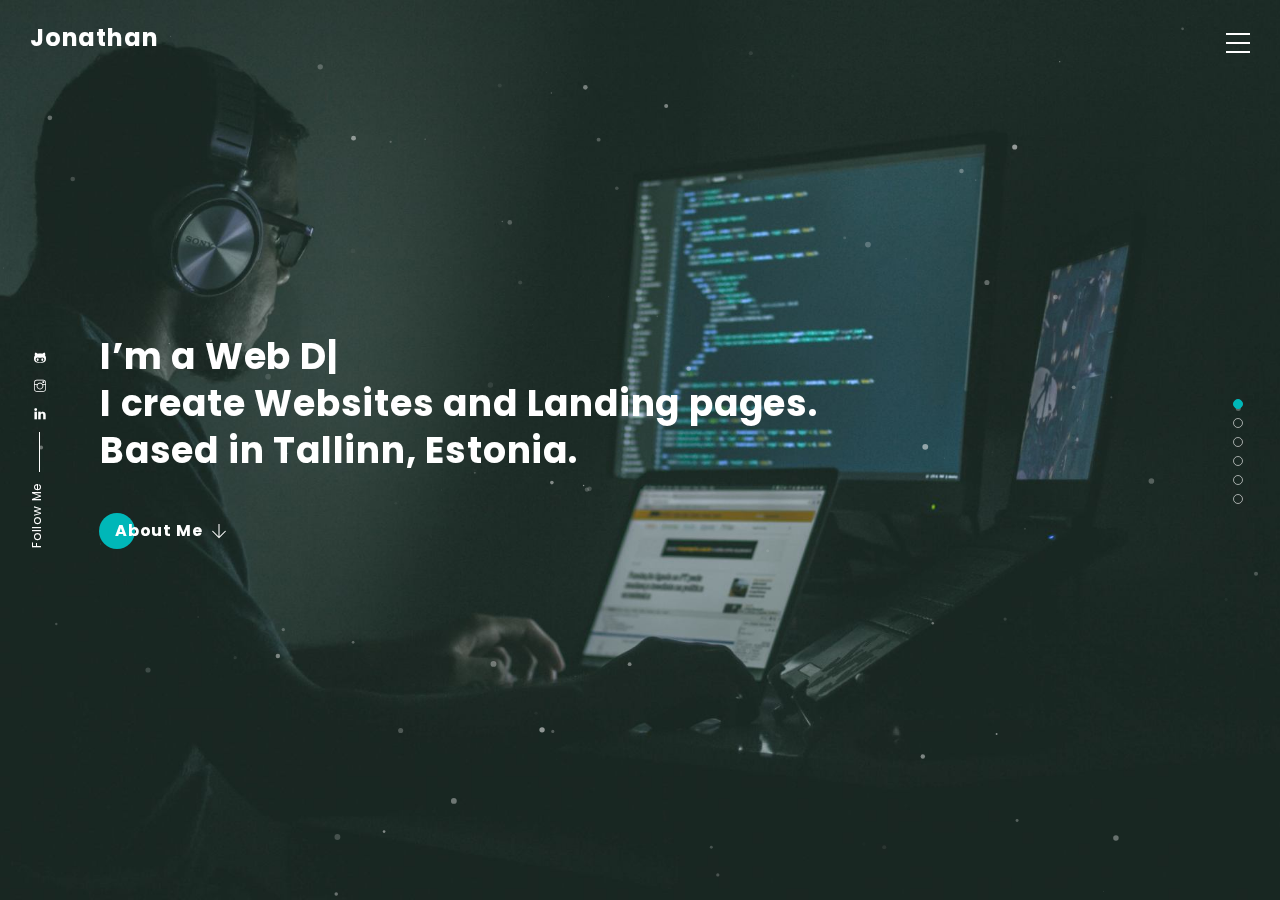
==== commit b8c56e5c: "Add files via upload" ====
--- a/index.html
+++ b/index.html
@@ -1,461 +1,890 @@
 <!DOCTYPE html>
-<html lang="ru">
-  <head>
-    <meta charset="UTF-8" />
-    <meta name="viewport" content="width=device-width, initial-scale=1.0" />
-    <meta http-equiv="X-UA-Compatible" content="ie=edge" />
-    <title>Uber</title>
-    <link rel="shortcut icon" href="icons/favicon.ico" type="image/x-icon" />
+<html lang="en">
+<head>
+    <meta charset="UTF-8">
+    <meta http-equiv="X-UA-Compatible" content="IE=edge">
+    <meta name="viewport" content="width=device-width, initial-scale=1.0">
+    <title>Portfolio Jonathan Rise</title>
+    <meta content="My Portfolio" name="title" />
+    <meta
+      name="description"
+      content="Here you can see my work and learn more about me>
+    
+    <!-- Open Graph / Facebook -->
+    <meta content="
+      website
+      property="og:type"
+    />
+    <meta content="https://metatags.io/" property="og:url" />
+    <meta content="My Portfolio" property="og:title" />
+    <meta
+      content="Here you can see my work and learn more about me"
+      property="og:description"
+    />
+    <meta
+      content="https://metatags.io/assets/meta-tags-16a33a6a8531e519cc0936fbba0ad904e52d35f34a46c97a2c9f6f7dd7d336f2.png"
+      property="og:image"
+    />
+
+    <!-- Twitter -->
+    <meta content="summary_large_image" property="twitter:card" />
+    <meta content="https://metatags.io/" property="twitter:url" />
+    <meta content="My Portfolio" property="twitter:title" />
+    <meta
+      content="Here you can see my work and learn more about me"
+      property="twitter:description"
+    />
+    <meta
+      content="https://metatags.io/assets/meta-tags-16a33a6a8531e519cc0936fbba0ad904e52d35f34a46c97a2c9f6f7dd7d336f2.png"
+      property="twitter:image"
+    />
+
+    <!-- Favicon  -->
+    <link href="/apple-icon-57x57.png" rel="apple-touch-icon" sizes="57x57" />
+    <link href="/apple-icon-60x60.png" rel="apple-touch-icon" sizes="60x60" />
+    <link href="/apple-icon-72x72.png" rel="apple-touch-icon" sizes="72x72" />
+    <link href="/apple-icon-76x76.png" rel="apple-touch-icon" sizes="76x76" />
     <link
-      href="https://fonts.googleapis.com/css?family=Roboto:300,400,700&amp;subset=cyrillic-ext"
-      rel="stylesheet"
-    />
-    <link rel="stylesheet" href="css/bootstrap-reboot.min.css" />
-    <link rel="stylesheet" href="css/bootstrap-grid.min.css" />
+      href="/apple-icon-114x114.png"
+      rel="apple-touch-icon"
+      sizes="114x114"
+    />
+    <link
+      href="/apple-icon-120x120.png"
+      rel="apple-touch-icon"
+      sizes="120x120"
+    />
+    <link
+      href="/apple-icon-144x144.png"
+      rel="apple-touch-icon"
+      sizes="144x144"
+    />
+    <link
+      href="/apple-icon-152x152.png"
+      rel="apple-touch-icon"
+      sizes="152x152"
+    />
+    <link
+      href="/apple-icon-180x180.png"
+      rel="apple-touch-icon"
+      sizes="180x180"
+    />
+    <link
+      href="/android-icon-192x192.png"
+      rel="icon"
+      sizes="192x192"
+      type="image/png"
+    />
+    <link href="/favicon-32x32.png" rel="icon" sizes="32x32" type="image/png" />
+    <link href="/favicon-96x96.png" rel="icon" sizes="96x96" type="image/png" />
+    <link href="/favicon-16x16.png" rel="icon" sizes="16x16" type="image/png" />
+    <link href="/manifest.json" rel="manifest" />
+    <meta content="#ffffff" name="msapplication-TileColor" />
+    <meta content="/ms-icon-144x144.png" name="msapplication-TileImage" />
+    <meta content="#ffffff" name="theme-color" />
+
     <link
       rel="stylesheet"
-      href="https://use.fontawesome.com/releases/v5.8.2/css/all.css"
-      integrity="sha384-oS3vJWv+0UjzBfQzYUhtDYW+Pj2yciDJxpsK1OYPAYjqT085Qq/1cq5FLXAZQ7Ay"
-      crossorigin="anonymous"
-    />
-    <link rel="stylesheet" href="css/style.min.css" />
+      href="https://fonts.googleapis.com/css?family=Poppins:100,300,500,600,700,900&display=swap"
+    />
+    <link href="http://yoursite.com/themify-icons.css" rel="stylesheet">
+    <link rel="stylesheet" href="css/bootstrap.min.css" />
+    <link rel="stylesheet" href="css/plugins.min.css" />
+    <link rel="stylesheet" href="css/style.css" />
+    <link rel="stylesheet" href="css/skin.css" /> 
+  
+  
+
+<script type="text/javascript">
+    // Promises
+    var _eid_promises = {};
+    // Turn the incoming message from extension
+    // into pending Promise resolving
+    window.addEventListener(
+      "message",
+      function (event) {
+        if (event.source !== window) return;
+        if (event.data.src && event.data.src === "background.js") {
+          console.log("Page received: ");
+          console.log(event.data);
+          // Get the promise
+          if (event.data.nonce) {
+            var p = _eid_promises[event.data.nonce];
+            // resolve
+            if (event.data.result === "ok") {
+              if (event.data.signature !== undefined) {
+                p.resolve({ hex: event.data.signature });
+              } else if (event.data.version !== undefined) {
+                p.resolve(event.data.extension + "/" + event.data.version);
+              } else if (event.data.cert !== undefined) {
+                p.resolve({ hex: event.data.cert });
+              } else {
+                console.log("No idea how to handle message");
+                console.log(event.data);
+              }
+            } else {
+              // reject
+              p.reject(new Error(event.data.result));
+            }
+            delete _eid_promises[event.data.nonce];
+          } else {
+            console.log("No nonce in event msg");
+          }
+        }
+      },
+      false
+    );
+
+    function TokenSigning() {
+      function nonce() {
+        var val = "";
+        var hex = "abcdefghijklmnopqrstuvwxyz0123456789";
+        for (var i = 0; i < 16; i++)
+          val += hex.charAt(Math.floor(Math.random() * hex.length));
+        return val;
+      }
+
+      function messagePromise(msg) {
+        return new Promise(function (resolve, reject) {
+          // amend with necessary metadata
+          msg["nonce"] = nonce();
+          msg["src"] = "page.js";
+          // send message
+          window.postMessage(msg, "*");
+          // and store promise callbacks
+          _eid_promises[msg.nonce] = {
+            resolve: resolve,
+            reject: reject,
+          };
+        });
+      }
+      this.getCertificate = function (options) {
+        var msg = {
+          type: "CERT",
+          lang: options.lang,
+          filter: options.filter,
+        };
+        console.log("getCertificate()");
+        return messagePromise(msg);
+      };
+      this.sign = function (cert, hash, options) {
+        var msg = {
+          type: "SIGN",
+          cert: cert.hex,
+          hash: hash.hex,
+          hashtype: hash.type,
+          lang: options.lang,
+          info: options.info,
+        };
+        console.log("sign()");
+        return messagePromise(msg);
+      };
+      this.getVersion = function () {
+        console.log("getVersion()");
+        return messagePromise({
+          type: "VERSION",
+        });
+      };
+    }
+  </script>
+
   </head>
+
   <body>
-    <header>
-      <nav>
+    
+<!-- Start Header -->
+<header class="site-header">
+  <div class="header-logo">
+    <a href="index.html" title="Jonathan Portfolio">Jonathan</a>
+  </div>
+  <div class="header-menu button-open-sidenav">
+    <a href="#">
+      <span></span> 
+    </a>
+  </div>
+  <div class="header-follow">
+    <ul>
+      <li>
+        <a href="#"><i class="ti-github"></i></a>
+      </li>
+      <li>
+        <a href="#"><i class="ti-instagram"></i></a>
+      </li>
+      <li>
+        <a href="#"><i class="ti-linkedin"></i></a>
+      </li>
+    </ul>
+    <p>Follow Me</p>
+  </div>
+</header>
+<!-- End Header -->
+<!-- Start Sidenav -->
+<div class="site-sidenav">
+  <div class="sidenav-menu">
+    <h2 class="logo"></h2>
+    <button class="button button-close-sidenav"></button>
+    <ul class="menu">
+      <li>
+        <a href="#home">Home</a>
+        <i class="ti-arrow-right"></i>
+      </li>
+      <li>
+        <a href="#about">About</a>
+        <i class="ti-arrow-right"></i>
+      </li>
+      <li>
+        <a href="#resume">Resume</a>
+        <i class="ti-arrow-right"></i>
+      </li>
+      <li>
+        <a href="#services">Knowledge</a>
+        <i class="ti-arrow-right"></i>
+      </li>
+      <li>
+        <a href="#portfolio">Portfolio</a>
+        <i class="ti-arrow-right"></i>
+      </li>
+      <li>
+        <a href="#contact">Contact</a>
+        <i class="ti-arrow-right"></i>
+      </li>
+    </ul>
+  </div>
+  <span class="sidenav-close"></span>
+</div>
+<!-- End Sidenav -->
+ <!-- Start Wrapper -->
+ <div id="site-wrapper">
+    <!-- Start Hero -->
+    <section
+      class="section section-hero overlay-image"
+      style="background-image: url(images/developer-hero-1.jpg)"
+    >
+      <div class="hero-content">
+        <div id="particles-js-four" class="particles-js"></div>
         <div class="container">
-          <ul class="menu">
-            <li class="menu_item"><a href="#" class="menu_link">Главная</a></li>
-            <li class="menu_item">
-              <a href="#require" class="menu_link">Со своим автомобилем</a>
+          <h1>
+            I’m a <span class="typed" id="type"></span><br />I create Websites
+            and Landing pages.<br />Based in Tallinn, Estonia.
+          </h1>
+          <p class="hero-icon">
+            <a href="#about"
+              ><span>About Me</span><i class="ti-arrow-down"></i
+            ></a>
+          </p>
+        </div>
+      </div>
+    </section>
+    <!-- End Hero -->
+
+<!-- Start About -->
+<section
+        id="about"
+        class="section section-about section-about-1 pp-scrollable"
+      >
+<div class="display-screen">
+  <div class="container">
+    <div class="row">
+      <div class="col-lg-5">
+        <div class="section-box">
+          <div class="section-box-image overlay-image" style="background-image: url(images/developer-about.jpg)"></div>
+        </div>
+      </div>
+      <div class="col-lg-7">
+        <div class="about-content">
+          <div class="section-title section-title-3">
+            <h2><span>About Me</span></h2>
+            <h3><span>Hello, I am Jonathan.</span></h3>
+            <div class="divider divider-1"></div>
+            <p>
+              Freelancer with over 5 years of front end experience and
+              passion for responsive website design. Through last years
+              of self-study I've been focused on latest approaches and
+              best practices in web technology / pre-processing platforms SCSS/SASS, Gulp, Bootstrap,
+              JavaScript (web components), jQuery and understanding of
+              cross-browser compatibility issues. Also I have a desire
+              to learn and update my knowledge all the time. I enjoy working collaboratively but I can run with projects on my own.
+            </p>
+          </div>
+          <ul class="row">
+            <li class="col-12 col-sm-12 col-md-6">
+              <div class="feature-item">
+                <span class="icon ti-ruler-pencil"></span>
+                <div class="feature-item-content">
+                  <h5>Creation of sites</h5>
+                  <p>
+                    I carry out as single orders for design and creation
+                    of sites, and works on support of projects.
+                  </p>
+                </div>
+              </div>
             </li>
-            <li class="menu_item">
-              <a href="#require" class="menu_link">На автомобиле компании</a>
+            <li class="col-12 col-sm-12 col-md-6">
+              <div class="feature-item">
+                <span class="icon ti-image"></span>
+                <div class="feature-item-content">
+                  <h5>Responsive design</h5>
+                  <p>
+                    These days everyone wants a responsive design that
+                    adjusts itself to different screens.
+                  </p>
+                </div>
+              </div>
             </li>
-            <li class="menu_item">
-              <a href="#" class="menu_link">Требования</a>
+            <li class="col-12 col-sm-12 col-md-6">
+              <div class="feature-item">
+                <span class="icon ti-pencil-alt"></span>
+                <div class="feature-item-content">
+                  <h5>Graphic Design</h5>
+                  <p>
+                    Experience, is focused on usability—how a piece of
+                    digital design actually works.
+                  </p>
+                </div>
+              </div>
             </li>
-            <li class="menu_item">
-              <a href="#" class="menu_link">Контакты</a>
-            </li>
-            <li class="menu_item">
-              <a href="#" class="menu_link">Оставить заявку</a>
+            <li class="col-12 col-sm-12 col-md-6">
+              <div class="feature-item">
+                <span class="icon ti-mobile"></span>
+                <div class="feature-item-content">
+                  <h5>Mobile first</h5>
+                  <p>
+                    Crazy statistics to consider: There are over 1.2
+                    billion mobile web users worldwide.
+                  </p>
+                </div>
+              </div>
             </li>
           </ul>
         </div>
-        <div class="hamburger">
-          <span></span>
-          <span></span>
-          <span></span>
-        </div>
-      </nav>
-      <div class="subheader">
-        <div class="container">
-          <div class="row">
-            <div class="col-6 col-md-4 offset-md-1">
-              <a href="#" class="subheader_logo"
-                ><img src="icons/logo.png" alt="logo"
-              /></a>
-              <div class="subheader_official">
-                Официальный партнер Uber в Москве
-              </div>
-            </div>
-
-            <div class="xs-hidden col-md-3 offset-md-1 col-xl-2 offset-xl-2">
-              <div class="subheader_call">Звоните нам ежедневно</div>
-              <a href="tel:84957970988" class="subheader_phone"
-                >8 495 797 09 88</a
-              >
-            </div>
-
-            <div class="col-6 col-md-3">
-              <a href="tel:84957970988" class="xs-visible subheader_phone"
-                >8 495 797 09 88</a
-              >
-              <button class="subheader_btn">заказать звонок</button>
-            </div>
-          </div>
-        </div>
-      </div>
-    </header>
-
-    <section class="promo">
+      </div>
+    </div>
+  </div>
+</section>
+<!-- End About -->
+
+<!-- Start Resume -->
+<section
+id="resume"
+class="section section-resume section-resume-1 pp-scrollable"
+>
+<div class="display-screen">
+  <div class="section-title-2">
+    <div class="container">
+      <div class="inner max-w-576">
+        <h2><span>Resume</span></h2>
+        <h3>Education & Experience</h3>
+        <div class="divider divider-1-reverse divider-1-1"></div>
+        <div class="divider divider-1-reverse divider-1-2"></div>
+      </div>
+    </div>
+  </div>
+  <div class="container container-resume">
+    <div class="row">
+      <div class="col-md-6">
+        <div class="resume-row">
+          <h4 class="resume-title">Education</h4>
+          <ul>
+            <li>
+              <div class="resume-item">
+                <div class="resume-head">
+                  <span class="resume-icon ti-crown"></span>
+                  <h5>BeOnMax</h5>
+                  <h6>
+                    Online Courses | Ukraine
+                    <small>(2019-2021)</small>
+                  </h6>
+                </div>
+                <div class="resume-body">
+                  <p>
+                    Front End Developer 2021 • HTML5 and CSS3 •
+                    JavaScript Web Components • Bootstrap • WordPress •
+                    Web Tools.
+                  </p>
+                </div>
+              </div>
+            </li>
+            <li>
+              <div class="resume-item">
+                <div class="resume-head">
+                  <span class="resume-icon ti-desktop"></span>
+                  <h5>ICT College</h5>
+                  <h6>
+                    Computer Networks courses | Ukraine
+                    <small>(1982-1986)</small>
+                  </h6>
+                </div>
+                <div class="resume-body">
+                  <p>
+                    Information and Communication Technology. Building a
+                    websites using HTML, CSS styles and interactive
+                    JavaScript.
+                  </p>
+                </div>
+              </div>
+            </li>
+          </ul>
+        </div>
+      </div>
+      <div class="col-md-6">
+        <div class="resume-row">
+          <h4 class="resume-title">Experience</h4>
+          <ul>
+            <li>
+              <div class="resume-item">
+                <div class="resume-head">
+                  <span class="resume-icon ti-pencil-alt"></span>
+                  <h5>Front-End Developer</h5>
+                  <h6>
+                    Lenola OY | Finland <small>(2014-2016)</small>
+                  </h6>
+                </div>
+                <div class="resume-body">
+                  <p>
+                    Worked on building new web pages using Bootstrap •
+                    Created and maintained WordPress based sites,
+                    modified Plugins and Templates • Elegant
+                    implementation of page designs in
+                    standards-compliant HTML and CSS • Helped team build
+                    fully responsive websites for mobile, tablet and
+                    desktop.
+                  </p>
+                </div>
+              </div>
+            </li>
+            <li>
+              <div class="resume-item">
+                <div class="resume-head">
+                  <span class="resume-icon ti-heart"></span>
+                  <h5>Web Developer</h5>
+                  <h6>
+                    Freelancer | Worldwide <small>(2013-2020)</small>
+                  </h6>
+                </div>
+                <div class="resume-body">
+                  <p>
+                    Designed a customer web sites and landing pages
+                    using Frameworks. WordPress and PSD templates.
+                  </p>
+                </div>
+              </div>
+            </li>
+          </ul>
+        </div>
+      </div>
+    </div>
+  </div>
+
+  <div class="container">
+    <div class="row">
+      <div class="col-sm-6 col-xl-4">
+        <div class="skills-item">
+          <div class="section-title section-title-3">
+            <h5><span>Creation of sites</span></h5>
+            <div class="progress-count">
+              <span class="progress-count">100%</span>
+            </div>
+            <div class="progress">
+              <div
+                class="progress-bar progress-bar-striped progress-bar-animated bg-primary"
+                role="progressbar"
+                aria-valuenow="100"
+                aria-valuemin="0"
+                aria-valuemax="100"
+                style="width: 100%"
+              ></div>
+            </div>
+          </div>
+        </div>
+      </div>
+      <div class="col-sm-6 col-xl-4">
+        <div class="skills-item">
+          <div class="section-title section-title-3">
+            <h5><span>Work with templates</span></h5>
+            <div class="progress-count">
+              <span class="progress-count">100%</span>
+            </div>
+            <div class="progress">
+              <div
+                class="progress-bar progress-bar-striped progress-bar-animated bg-primary"
+                role="progressbar"
+                aria-valuenow="100"
+                aria-valuemin="0"
+                aria-valuemax="100"
+                style="width: 100%"
+              ></div>
+            </div>
+          </div>
+        </div>
+      </div>
+      <div class="col-sm-6 col-xl-4">
+        <div class="skills-item">
+          <div class="section-title section-title-3">
+            <h5><span>Bootstrap, WordPress</span></h5>
+            <div class="progress-count">
+              <span class="progress-count">95%</span>
+            </div>
+            <div class="progress">
+              <div
+                class="progress-bar progress-bar-striped progress-bar-animated bg-primary"
+                role="progressbar"
+                aria-valuenow="95"
+                aria-valuemin="0"
+                aria-valuemax="100"
+                style="width: 95%"
+              ></div>
+            </div>
+          </div>
+        </div>
+      </div>
+      <div class="col-sm-6 col-xl-4">
+        <div class="skills-item">
+          <div class="section-title section-title-3">
+            <h5><span>Figma, Avocode, Zeplin</span></h5>
+            <div class="progress-count">
+              <span class="progress-count">95%</span>
+            </div>
+            <div class="progress">
+              <div
+                class="progress-bar progress-bar-striped progress-bar-animated bg-primary"
+                role="progressbar"
+                aria-valuenow="95"
+                aria-valuemin="0"
+                aria-valuemax="100"
+                style="width: 95%"
+              ></div>
+            </div>
+          </div>
+        </div>
+      </div>
+      <div class="col-sm-6 col-xl-4">
+        <div class="skills-item">
+          <div class="section-title section-title-3">
+            <h5><span>Web Design Creation</span></h5>
+            <div class="progress-count">
+              <span class="progress-count">85%</span>
+            </div>
+            <div class="progress">
+              <div
+                class="progress-bar progress-bar-striped progress-bar-animated bg-primary"
+                role="progressbar"
+                aria-valuenow="85"
+                aria-valuemin="0"
+                aria-valuemax="100"
+                style="width: 85%"
+              ></div>
+            </div>
+          </div>
+        </div>
+      </div>
+      <div class="col-sm-6 col-xl-4">
+        <div class="skills-item">
+          <div class="section-title section-title-3">
+            <h5><span>VS Code, Gulp, Git</span></h5>
+            <div class="progress-count">
+              <span class="progress-count">95%</span>
+            </div>
+            <div class="progress">
+              <div
+                class="progress-bar progress-bar-striped progress-bar-animated bg-primary"
+                role="progressbar"
+                aria-valuenow="95"
+                aria-valuemin="0"
+                aria-valuemax="100"
+                style="width: 95%"
+              ></div>
+            </div>
+          </div>
+        </div>
+      </div>
+    </div>
+  </div>
+</div>
+</section>
+<!-- End Resume -->
+
+<!-- Start Services -->
+<section
+id="services"
+class="section section-services section-services-1 pp-scrollable"
+>
+<div class="display-screen">
+  <div class="section-title-2">
+    <div class="container">
+      <div class="inner max-w-576">
+        <h2><span>Skills</span></h2>
+        <h3>My knowledge</h3>
+        <div class="divider divider-1-reverse divider-1-1"></div>
+        <div class="divider divider-1-reverse divider-1-2"></div>
+      </div>
+    </div>
+  </div>
+  <div class="container">
+    <div class="owl-carousel carousel-services-1 carousel-style-1">
+      <div class="item">
+        <div class="inner">
+          <span class="icon ti-html5"></span>
+          <h3>HTML5</h3>
+          <p>
+            Creates a frame for your site or applications, and HTML5
+            version allows to create more SEO-optimized product.
+          </p>
+        </div>
+      </div>
+      <div class="item">
+        <div class="inner">
+          <span class="icon ti-css3"></span>
+          <h3>CSS3</h3>
+          <p>
+            This stylesheet allows me to create absolutely any web page
+            or application. Everything is limited only by your
+            imagination!
+          </p>
+        </div>
+      </div>
+      <div class="item">
+        <div class="inner">
+          <span class="icon ti-settings"></span>
+          <h3>Java Script Web</h3>
+          <p>
+            This programming language allows you to animate anything:
+            sliders, windows, hints,tabs and more.
+          </p>
+        </div>
+      </div>
+      <div class="item">
+        <div class="inner">
+          <span class="icon ti-wand"></span>
+          <h3>jQuery</h3>
+          <p>
+            The Jquery library will speed up development.We won’t use it
+            if we don’t have to, but the skill of working with it is
+            present.
+          </p>
+        </div>
+      </div>
+      <div class="item">
+        <div class="inner">
+          <span class="icon ti-gallery"></span>
+          <h3>Bootstrap</h3>
+          <p>
+            Bootstrap is the most popular HTML, CSS, and JavaScript
+            framework for developing responsive, mobile-first websites.
+          </p>
+        </div>
+      </div>
+      <div class="item">
+        <div class="inner">
+          <span class="icon ti-wordpress"></span>
+          <h3>WordPress</h3>
+          <p>
+            WordPress is the simplest, most popular way to create your
+            own website or blog.
+          </p>
+        </div>
+      </div>
+      <div class="item">
+        <div class="inner">
+          <span class="icon ti-gallery"></span>
+          <h3>Adobe Photoshop</h3>
+          <p>
+          This Photo Editor is the best for creating website mockups or designing individual site elementslets.
+          </p>
+        </div>
+      </div>
+    </div>
+  </div>
+  <span class="section-circle-side left"></span>
+</div>
+</section>
+<!-- End Services -->
+
+
+<!-- Start Portfolio Blog Saits -->
+<section id="blog" class="section section-blog section-blog-1 pp-scrollable pp-section pp-easing" data-anchor="blog" style="z-index: 2; transform: translate3d(0px, 0px, 0px);">
+  <div class="display-screen">
+              <div class="section-title-2">
+                  <div class="container">
+                      <div class="inner max-w-576">
+                          <h2><span>Portfolio</span></h2>
+                          <h3>Latest work</h3>
+                          <div class="divider divider-1-reverse divider-1-1"></div>
+                          <div class="divider divider-1-reverse divider-1-2"></div>
+                      </div>
+                  </div>
+              </div>
       <div class="container">
-        <div class="row">
-          <div class="col-md-12 offset-md-0 col-lg-10 offset-lg-1">
-            <h1 class="promo_header">КОМПАНИЯ UBER PARTNERS!</h1>
-            <h2 class="promo_subheader">
-              ПРИГЛАШАЕМ ВОДИТЕЛЕЙ! НА СВОЕМ АВТО!
-            </h2>
-            <div class="promo_descr">
-              Компания UBER динамически развивающаяся. Компания на рынке
-              занимает лидирующее место среди таксомоторных компаний, Компания
-              абсолютно прозрачная вы можете контролировать все процессы у себя
-              в личном кабинете. Бонуcная система.Помимо выполненной работы по
-              заказам, компания начисляет бонусы за пиковое время.
-              <br /><br />
-              Мы одни из партнеров и зарекомендовали себя как одна из лучших
-              команд в городе Москве. Водители у нас зарабатывают от 80000-
-              120000 в месяц.
-            </div>
-            <button class="promo_btn">ОТПРАВИТЬ ЗАЯВКУ!</button>
-          </div>
-        </div>
-      </div>
-    </section>
-
-    <section class="reasons">
-      <div class="container">
-        <div class="label">преимущества</div>
-        <h2 class="title">8 причин начать работать с нами</h2>
-        <div class="row">
-          <div class="col-md-6">
-            <div class="reasons_block">
-              <div class="reasons_round">
-                <img src="icons/reasons/reason_1.png" alt="reason" />
-              </div>
-              <div class="reasons_descr">
-                <div class="reasons_subtitle">
-                  Никаких наличных, оплата происходит автоматически
-                </div>
-                <div class="reasons_text">
-                  Стоимость поездки оплачивается пассажиром с привязанной
-                  банковской карты, т.е. нет никаких рисков связанных с
-                  перевозкой наличности как для пассажира, так и для водителя,
-                  Вам не нужно искать мелкие деньги для размена.
-                </div>
-              </div>
-            </div>
-          </div>
-          <div class="col-md-6">
-            <div class="reasons_block">
-              <div class="reasons_round">
-                <img src="icons/reasons/reason_2.png" alt="reason" />
-              </div>
-              <div class="reasons_descr">
-                <div class="reasons_subtitle">Комиссия 8% + БОНУСЫ</div>
-                <div class="reasons_text">
-                  У нас минимальная комиссия и мы выплачиваем бонусы за каждую
-                  поездку, некоторые наши конкуренты оставляют бонусы себе. Мы
-                  работаем честно и с нами водители зарабатывают больше!
-                </div>
-              </div>
-            </div>
-          </div>
-          <div class="col-md-6">
-            <div class="reasons_block">
-              <div class="reasons_round">
-                <img src="icons/reasons/reason_3.png" alt="reason" />
-              </div>
-              <div class="reasons_descr">
-                <div class="reasons_subtitle">
-                  Высокий доход с гарантированными выплатами
-                </div>
-                <div class="reasons_text">
-                  Мы выплачиваем заработную плату на личную банковскую карту
-                  водителя! Вам не нужно оформлять ООО, ИП, платить налоги,
-                  подавать декларацию, оплачивать бухгалтерские услуги и ведение
-                  банковского счета.
-                </div>
-              </div>
-            </div>
-          </div>
-          <div class="col-md-6">
-            <div class="reasons_block">
-              <div class="reasons_round">
-                <img src="icons/reasons/reason_4.png" alt="reason" />
-              </div>
-              <div class="reasons_descr">
-                <div class="reasons_subtitle">
-                  Работа в удобное время, никаких графиков
-                </div>
-                <div class="reasons_text">
-                  Вы просто нажимаете кнопку выйти на линию для начала работы,
-                  когда решите закончить, нажимаете выйти с линии. Вы можете
-                  подрабатывать только утром, вечером, в выходные или
-                  праздничные дни!
-                </div>
-              </div>
-            </div>
-          </div>
-          <div class="col-md-6">
-            <div class="reasons_block">
-              <div class="reasons_round">
-                <img src="icons/reasons/reason_5.png" alt="reason" />
-              </div>
-              <div class="reasons_descr">
-                <div class="reasons_subtitle">
-                  Комфортное, прозрачное и простое подключение
-                </div>
-                <div class="reasons_text">
-                  Мы подключаем дистанционно и бесплатно, Вам нет необходимости
-                  приезжать к нам! Вы присылаете нам копии документов, мы
-                  регистрируем Вас и присылаем данные для подключения, через 1-2
-                  дня Вы можете начинать работать!
-                </div>
-              </div>
-            </div>
-          </div>
-          <div class="col-md-6">
-            <div class="reasons_block">
-              <div class="reasons_round">
-                <img src="icons/reasons/reason_6.png" alt="reason" />
-              </div>
-              <div class="reasons_descr">
-                <div class="reasons_subtitle">
-                  Всегда большое количество заказов
-                </div>
-                <div class="reasons_text">
-                  Приложение показывает, где на данный момент больше всего
-                  заказов и где действуют повышенные тарифы. У Вас не будет
-                  простоя и холостых пробегов. Наши пассажиры всегда приятные и
-                  абсолютно неконфликтные люди, которых приятно возить.
-                </div>
-              </div>
-            </div>
-          </div>
-          <div class="col-md-6">
-            <div class="reasons_block">
-              <div class="reasons_round">
-                <img src="icons/reasons/reason_7.png" alt="reason" />
-              </div>
-              <div class="reasons_descr">
-                <div class="reasons_subtitle">Круглосуточная поддержка</div>
-                <div class="reasons_text">
-                  В Uber действует круглосуточная поддержка водителей по
-                  электронной почте. Если что-то непонятно, Вы всегда можете
-                  задать вопрос через On-line консультацию.
-                </div>
-              </div>
-            </div>
-          </div>
-          <div class="col-md-6">
-            <div class="reasons_block">
-              <div class="reasons_round">
-                <img src="icons/reasons/reason_8.png" alt="reason" />
-              </div>
-              <div class="reasons_descr">
-                <div class="reasons_subtitle">Без шашечек и наклеек</div>
-                <div class="reasons_text">
-                  Вам не нужно менять цвет, устанавливать «шашки» на автомобиль
-                  и обклеивать его наклейками.
-                </div>
-              </div>
-            </div>
-          </div>
-        </div>
-      </div>
-    </section>
-
-    <section class="mobile">
-      <div class="container">
-        <div class="label">возможности</div>
-        <h2 class="title">мобильное приложение убер</h2>
-        <div class="subtitle">
-          Сделайте заказ, совершите поездку и оплатите ее стоимость, используя
-          свой мобильный телефон
-        </div>
-
-        <div class="row">
-          <div class="col-md-6 col-lg-4">
-            <div class="mobile_item mobile_item_1">
-              <div class="mobile_item_subtitle">
-                оформление заказа одним касанием
-              </div>
-              <div class="mobile_item_plus"></div>
-            </div>
-          </div>
-          <div class="col-md-6 col-lg-4">
-            <div class="mobile_item mobile_item_2">
-              <div class="mobile_item_subtitle">надежная подача</div>
-              <div class="mobile_item_plus"></div>
-            </div>
-          </div>
-          <div class="col-md-6 col-lg-4">
-            <div class="mobile_item mobile_item_3">
-              <div class="mobile_item_subtitle">прозрачные цены</div>
-              <div class="mobile_item_plus"></div>
-            </div>
-          </div>
-          <div class="col-md-6 col-lg-4">
-            <div class="mobile_item mobile_item_4">
-              <div class="mobile_item_subtitle">безналичная оплата</div>
-              <div class="mobile_item_plus"></div>
-            </div>
-          </div>
-          <div class="col-md-6 col-lg-4">
-            <div class="mobile_item mobile_item_5">
-              <div class="mobile_item_subtitle">обратная связь</div>
-              <div class="mobile_item_plus"></div>
-            </div>
-          </div>
-          <div class="col-md-6 col-lg-4">
-            <div class="mobile_item mobile_item_6">
-              <div class="mobile_item_subtitle">
-                разделить стоимость поездки
-              </div>
-              <div class="mobile_item_plus"></div>
-            </div>
-          </div>
-        </div>
-      </div>
-    </section>
-
-    <section class="choice">
-      <div class="container">
-        <div class="black"></div>
-        <div class="label label_white">возможности</div>
-        <h2 class="title title_white hidden-320">Выбор - отличная штука!</h2>
-        <div class="subtitle subtitle_white hidden-320">
-          Закажите автомобиль, который подходит вам по стилю и бюджету
-        </div>
-
-        <img src="img/car.png" alt="uber car" class="choice_img" />
-        <div class="choice_descr">
-          Машины на каждый день.<br />
-          Лучше, быстрее и дешевле, чем такси
-        </div>
-      </div>
-    </section>
-
-    <section class="require" id="require">
-      <div class="container">
-        <div class="label">возможности</div>
-        <h2 class="title">условия и требования</h2>
-        <div class="row">
-          <div class="col-md-6">
-            <div class="require_block">
-              <div class="require_title">УСЛОВИЯ: со своим авто:</div>
-              <ul class="require_list">
-                <li>Подключаем к системе UBER под 10%.</li>
-                <li>Ни каких взносов 0%!</li>
-                <li>Можем подключать удаленно без приезда в офис</li>
-                <li>ИП не требуется</li>
-                <li>
-                  Заказы распределяются без учета рейтинга ближай-<br />шим
-                  водителям
-                </li>
-                <li>Работа только по безналичному расчету</li>
-                <li>
-                  Деньги перечисляем на карту водителю или наличны-<br />ми в
-                  офисе
-                </li>
-              </ul>
-              <div class="require_descr">
-                В день заработок составляет 7000-12000р + бонус 3000т<br />
-                рублей
-              </div>
-            </div>
-          </div>
-          <div class="col-md-6">
-            <div class="require_block">
-              <div class="require_title">УСЛОВИЯ: на авто компании:</div>
-              <ul class="require_list">
-                <li>Предоставляем авто без залога</li>
-                <li>Без ежедневных выплат по аренде</li>
-                <li>
-                  Среда пятница и суббота работа на компанию остальные дни вы
-                  работаете на себя
-                </li>
-              </ul>
-            </div>
-          </div>
-          <div class="col-md-6">
-            <div class="require_block require_block_nmb warning">
-              <div class="require_title">ТРЕБОВАНИЕ:</div>
-              <ul class="require_list">
-                <li>Наличие автомобиля без рекламы</li>
-                <li>
-                  Автомобиль не должен быть желтый и не с желтыми номерами
-                </li>
-                <li>Машина не старше 3 лет</li>
-                <li>Стаж вождения не менее 3 лет</li>
-                <li>Девайс на системе андроид 4.0и выше(самсунг)</li>
-              </ul>
-            </div>
-          </div>
-          <div class="col-md-6">
-            <div class="require_block require_block_nmb warning">
-              <div class="require_title">ДОКУМЕНТЫ:</div>
-              <ul class="require_list">
-                <li>Права 2 стороны</li>
-                <li>Паспорт лицевая сторона</li>
-                <li>СтС</li>
-                <li>Лицензия( если есть)</li>
-                <li>Номер телефона</li>
-                <li>Номер карты для перечисления денег(указать в письме)!</li>
-              </ul>
-            </div>
-          </div>
-        </div>
-      </div>
-    </section>
-
-    <section class="world">
-      <div class="container">
-        <div class="label label_white label_min">города</div>
-        <h2 class="title title_white">По всему миру</h2>
-        <div class="subtitle subtitle_white">
-          Мы в вашем городе и по всему миру
-        </div>
-
-        <a href="#" class="world_link">посмотреть все города</a>
-      </div>
-    </section>
-
-    <footer>
-      <div class="footer_divider"></div>
-      <div class="footer_wrapper">
-        <!-- Если не оборачивать каждый блок в обертку - получится криво -->
-        <div>
-          <div class="footer_social">
-            <a href="#" class="footer_social_item">
-              <i class="fab fa-facebook-f"></i>
-            </a>
-            <a href="#" class="footer_social_item">
-              <i class="fab fa-twitter"></i>
-            </a>
-            <a href="#" class="footer_social_item">
-              <i class="fab fa-linkedin"></i>
-            </a>
-            <a href="#" class="footer_social_item">
-              <i class="fab fa-instagram"></i>
-            </a>
-          </div>
-        </div>
-        <div>
-          <div class="footer_links">
-            <div class="footer_links_main">
-              <a href="#">на главную</a>
-              <a href="#">города</a>
-              <a href="#">для водителей</a>
-            </div>
-            <div class="footer_links_sub">
-              <a href="#">центр поддержки</a>
-              <a href="#">вакансии</a>
-              <a href="#">разработчики</a>
-              <a href="#">блог</a>
-              <a href="#">о нас</a>
-            </div>
-            <a href="#" class="footer_links_lang">Русский</a>
-          </div>
-        </div>
-        <div>
-          <div class="footer_mobile">
-            <a href="#">
-              <img src="img/app_store.png" alt="App Store" />
-            </a>
-            <a href="#">
-              <img src="img/google_play.png" alt="Google play" />
-            </a>
-            <a href="#">
-              <img src="img/windows_store.png" alt="Windows store" />
-            </a>
-          </div>
-        </div>
-      </div>
-    </footer>
-
-    <script src="js/script.js"></script>
-  </body>
-</html>
+        <div class="owl-carousel carousel-blog-1 carousel-style-1 owl-loaded owl-drag" data-items="3" data-margin="30">
+          <div class="owl-stage-outer"><div class="owl-stage" style="transform: translate3d(-900px, 0px, 0px); transition: all 0s ease 0s; width: 3600px;">
+            
+            
+            
+            <div class="owl-item active" style="width: 420px; margin-right: 30px;">
+              <div class="post-item">
+                  <a href="pulse/index.html">
+                      <div class="post-image" style="background-image: url(images/works/pulse.jpg);"></div>
+                  </a>
+                  <div class="post-content">
+                      <span class="post-icon ti-light-bulb"></span>
+                      <div class="post-data">
+                          <h4 class="post-title">
+                              <a href="pulse/index.html">Landing page - PULSE</a>
+                          </h4>
+                          <div class="post-date"><i class="ti-time"></i>May 15th, 2020</div>
+                      </div>
+                  </div>
+              </div></div>
+              
+              <div class="owl-item" style="width: 420px; margin-right: 30px;">
+                <div class="post-item">
+                  <a href="uber/index.html">
+                      <div class="post-image" style="background-image: url(images/works/uber.jpg);"></div>
+                  </a>
+                  <div class="post-content">
+                      <span class="post-icon ti-mobile"></span>
+                      <div class="post-data">
+                          <h4 class="post-title">
+                              <a href="uber/index.html">Landing page - TAXI</a>
+                          </h4>
+                          <div class="post-date"><i class="ti-time"></i>September 10th, 2019</div>
+                      </div>
+                  </div>
+              </div>
+            </div>
+            
+            <div class="owl-item" style="width: 420px; margin-right: 30px;"><div class="post-item">
+                <a href="portfolio/index.html">
+                    <div class="post-image" style="background-image: url(images/works/caroline.jpg);"></div>
+                  </a>
+                  <div class="post-content">
+                      <span class="post-icon ti-paint-bucket"></span>
+                      <div class="post-data">
+                          <h4 class="post-title">
+                              <a href="portfolio/index.html">Landing page - CAROLINE</a>
+                          </h4>
+                          <div class="post-date"><i class="ti-time"></i>August 25th, 2020</div>
+                      </div>
+                  </div>
+              </div>
+            </div>
+            
+            <div class="owl-item active" style="width: 420px; margin-right: 30px;"><div class="post-item">
+                  <a href="#">
+                      <div class="post-image" style="background-image: url(images/works/ipad.jpg);"></div>
+                  </a>
+                  <div class="post-content">
+                      <span class="post-icon ti-light-bulb"></span>
+                      <div class="post-data">
+                          <h4 class="post-title">
+                              <a href="#">Logo For Your Business</a>
+                          </h4>
+                          <div class="post-date"><i class="ti-time"></i>June 20th, 2019</div>
+                      </div>
+                  </div>
+              </div></div>
+              
+              
+          </div>
+        </div>
+              
+        <div class="owl-nav disabled"><button type="button" role="presentation" class="owl-prev">
+          <span aria-label="Previous">‹</span></button><button type="button" role="presentation" class="owl-next"><span aria-label="Next">›</span></button></div>
+          </div>
+      </div>
+  </div>
+</section>
+<!-- End Blog -->
+
+<!-- Start Contact Me -->
+<section id="contact" class="section section-contact section-contact-1 pp-scrollable"
+>
+<div class="display-screen">
+  <div class="container">
+    <div class="row">
+      <div class="col-lg-5">
+        <div class="section-box">
+          <div
+            class="section-box-image overlay-image"
+            style="background-image: url(images/developer-contact.jpg)"
+          ></div>
+        </div>
+      </div>
+      <div class="col-lg-7">
+        <div class="about-content test">
+          <div class="section-title section-title-3">
+            <h2><span>Contact</span></h2>
+            <h3>Get in touch with me today.</h3>
+            <div class="divider divider-1"></div>
+            <p>
+              Contact me in any convenient way: linkedin, telegram,
+              instagram or fill in this form and I'll contact you
+              shortly ( I speak English, Russian and Estonian.)
+            </p>
+          </div>
+          <form
+            id="contact__form"
+            method="post"
+            action="contact.php"
+            class="form form-1"
+          >
+            <div class="row">
+              <div class="col-12 col-sm-12 col-md-6">
+                <div class="form-item">
+                  <input
+                    type="text"
+                    id="userName"
+                    name="name"
+                    required
+                  />
+                  <label for="userName">Your Name</label>
+                </div>
+              </div>
+              <div class="col-12 col-sm-12 col-md-6">
+                <div class="form-item">
+                  <input
+                    type="email"
+                    id="userEmail"
+                    name="email"
+                    required
+                  />
+                  <label for="userEmail">Your Email</label>
+                </div>
+              </div>
+              <div class="col-12">
+                <div class="form-item">
+                  <textarea
+                    id="content"
+                    name="message"
+                    required
+                  ></textarea>
+                  <label for="content">Your Message</label>
+                </div>
+              </div>
+              <div class="col-12">
+                <button
+                  class="button button-md button-primary"
+                  name="submit"
+                  type="submit"
+                >
+                  Send Message
+                </button>
+              </div>
+            </div>
+          </form>
+        </div>
+      </div>
+    </div>
+  </div>
+</div>
+</section>
+<!-- End Contact Me -->
+</div>
+
+    <!-- End Wrapper -->
+    <script src="js/jquery.min.js"></script>
+    <script src="js/bootstrap.min.js"></script>
+    <script src="js/plugins.min.js"></script>
+    <script src="js/main-scripts.js"></script>
+
+</body>
+</html>--- a/css/style.css
+++ b/css/style.css
@@ -0,0 +1,2843 @@
+body {
+  height: 100%;
+  color: var(--base-1);
+  letter-spacing: 0.8px;
+}
+
+p {
+  color: var(--base-2);
+}
+
+a,
+a:hover,
+button {
+  color: inherit;
+  background-color: inherit;
+}
+
+a,
+a:hover,
+a:focus,
+a:active,
+button,
+button:focus {
+  outline: 0;
+  text-decoration: none;
+}
+
+a img {
+  border: none;
+}
+
+img {
+  height: auto;
+  display: block;
+  max-width: 100%;
+}
+
+h1,
+h2,
+h3,
+h4,
+h5,
+h6 {
+  margin: inherit;
+}
+
+pre,
+ul,
+ol,
+dl,
+dd,
+blockquote,
+address,
+table,
+fieldset,
+form {
+  margin-bottom: 30px;
+}
+
+iframe {
+  display: block;
+  border: none !important;
+}
+
+:active,
+:focus {
+  outline: none !important;
+}
+
+::-moz-selection {
+  color: var(--base-0);
+  background-color: var(--primary);
+}
+
+::selection {
+  color: var(--base-0);
+  background-color: var(--primary);
+}
+
+/*------------------------------------
+  Typography
+  ------------------------------------*/
+
+body {
+  color: var(--base-1);
+  font-size: 16px;
+  line-height: 1.5;
+  font-family: "Poppins", sans-serif;
+}
+
+p {
+  font-size: 16px;
+  line-height: 1.8;
+  margin-bottom: 15px;
+}
+
+h1,
+h2,
+h3,
+h4,
+h5,
+h6 {
+  line-height: 1.3;
+  margin-bottom: 15px;
+  font-family: "Poppins", sans-serif;
+}
+
+h1 {
+  font-size: 36px;
+  font-weight: 700;
+}
+
+h2 {
+  font-size: 30px;
+  font-weight: 700;
+}
+
+h3 {
+  font-size: 24px;
+  font-weight: 700;
+}
+
+h4 {
+  font-size: 18px;
+  font-weight: 700;
+}
+
+h5 {
+  font-size: 14px;
+}
+
+h6 {
+  font-size: 12px;
+}
+
+@media (max-width: 575px) {
+  body,
+  p {
+    font-size: 14px;
+  }
+}
+
+/*------------------------------------
+  Bootstrap Reset
+  ------------------------------------*/
+.row-0 {
+  margin-left: 0;
+  margin-right: 0;
+}
+
+.row-0 > * {
+  padding-left: 0;
+  padding-right: 0;
+}
+
+.progress {
+  height: 12px;
+  border-radius: 0;
+}
+
+@media (min-width: 576px) {
+  .container {
+    max-width: 540px;
+  }
+}
+
+@media (min-width: 768px) {
+  .container {
+    width: 100%;
+    display: block;
+    max-width: 600px;
+    padding-left: 25px !important;
+    padding-right: 25px !important;
+  }
+}
+
+@media (min-width: 992px) {
+  .container {
+    max-width: 930px;
+    padding-left: 30px !important;
+    padding-right: 30px !important;
+  }
+}
+
+@media (min-width: 1200px) {
+  .container {
+    max-width: 1140px;
+  }
+}
+
+/*------------------------------------
+  Helper Classes
+  ------------------------------------*/
+
+.text-left {
+  text-align: left;
+}
+
+.text-right {
+  text-align: right;
+}
+
+.text-center {
+  text-align: center;
+}
+
+.full-screen {
+  min-height: 100vh;
+}
+
+.div-center {
+  float: none !important;
+  display: block !important;
+  position: relative !important;
+  margin-left: auto !important;
+  margin-right: auto !important;
+}
+
+.lowercase {
+  text-transform: lowercase !important;
+}
+
+.uppercase {
+  text-transform: uppercase !important;
+}
+
+.capitalize {
+  text-transform: capitalize !important;
+}
+
+.inline-block {
+  float: none;
+  display: inline-block;
+}
+
+.display-table {
+  width: 100%;
+  height: 100vh;
+  display: table;
+}
+
+.display-content {
+  display: table-cell;
+  vertical-align: middle;
+}
+
+.display-screen {
+  min-height: 100vh;
+  padding-top: 100px;
+  padding-bottom: 100px;
+}
+/*
+  * Overlay & Backgrounds
+  */
+
+.overlay-light,
+.overlay-light h3 {
+  color: var(--base-0);
+}
+
+.overlay-light p,
+.overlay-light h2,
+.overlay-light .section-title span {
+  color: #eee !important;
+}
+
+.overlay-dark,
+.overlay-dark h1,
+.overlay-dark h2,
+.overlay-dark h3,
+.overlay-dark h4,
+.overlay-dark h5,
+.overlay-dark h6 {
+  color: var(--base-1);
+}
+
+.overlay-dark p {
+  color: #666666;
+}
+
+.overlay-color,
+.overlay-pattern,
+.overlay-gradient .overlay-animation,
+.overlay-color .container,
+.overlay-image .container,
+.overlay-gradient .container {
+  position: relative;
+}
+
+.overlay-image {
+  background: no-repeat center center / cover;
+}
+
+.overlay-color .bg-color {
+  top: 0;
+  left: 0;
+  width: 100%;
+  height: 100%;
+  position: absolute;
+}
+
+.overlay-pattern .bg-pattern {
+  top: 0;
+  left: 0;
+  width: 100%;
+  height: 100%;
+  position: absolute;
+}
+
+.overlay-pattern .bg-pattern-1 {
+  background: rgba(0, 0, 0, 0.3) repeat url("../images/pattern-1.png") center
+    center / 3px;
+}
+
+.overlay-pattern .bg-pattern-2 {
+  background: repeat url("../images/pattern-1.png") center center / 9px;
+}
+
+.overlay-pattern .bg-pattern-3 {
+  background: repeat url("../images/pattern-3.png") center center;
+}
+
+.overlay-gradient .bg-gradient,
+.overlay-animation .bg-animation {
+  top: 0;
+  left: 0;
+  width: 100%;
+  height: 100%;
+  position: absolute;
+}
+
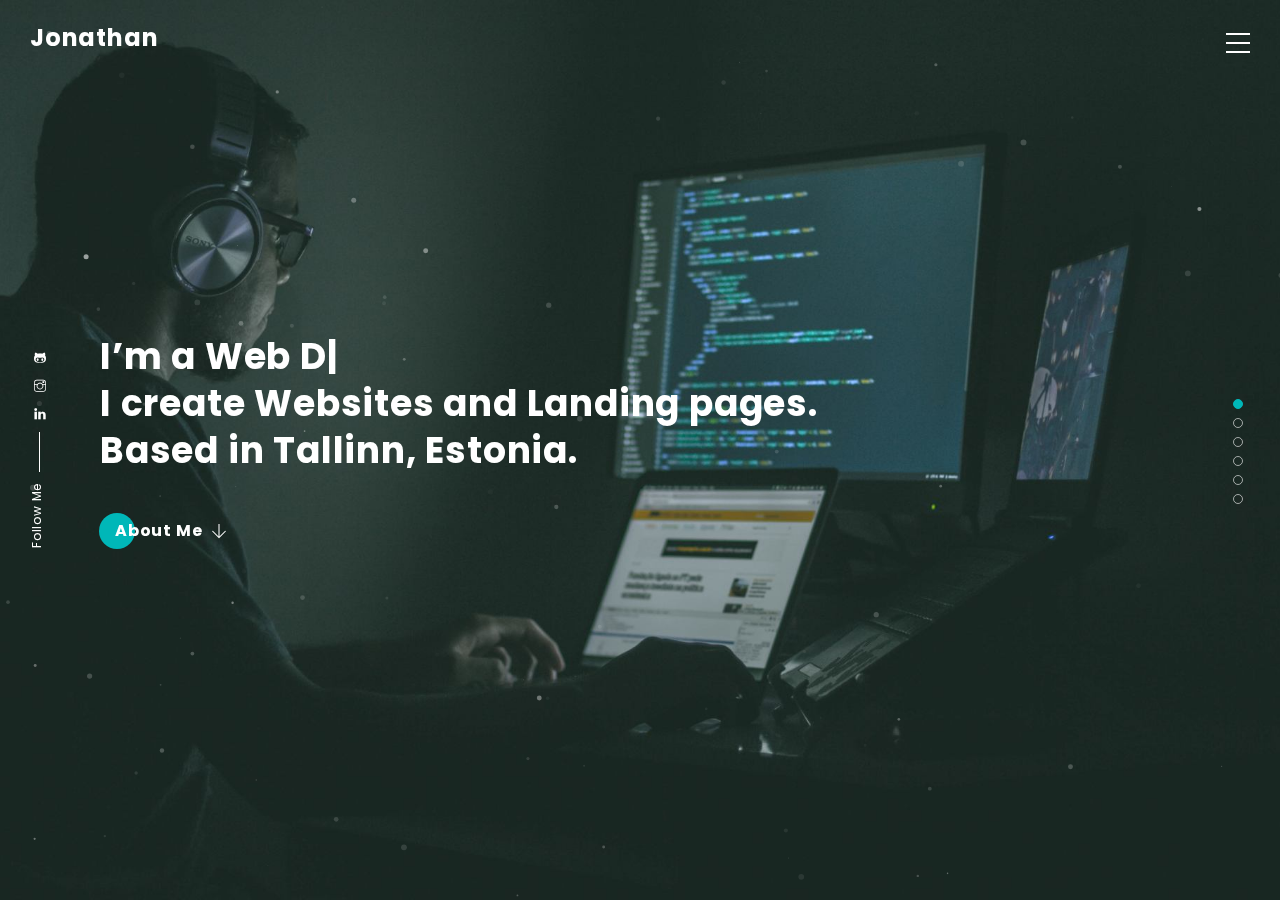
==== commit a91e3be4: "Update index.html" ====
--- a/index.html
+++ b/index.html
@@ -5,7 +5,7 @@
     <meta http-equiv="X-UA-Compatible" content="IE=edge">
     <meta name="viewport" content="width=device-width, initial-scale=1.0">
     <title>Portfolio Jonathan Rise</title>
-    <meta content="My Portfolio" name="title" />
+    <meta content="My Portfolio" name="title">
     <meta
       name="description"
       content="Here you can see my work and learn more about me>
@@ -887,4 +887,4 @@
     <script src="js/main-scripts.js"></script>
 
 </body>
-</html>+</html>
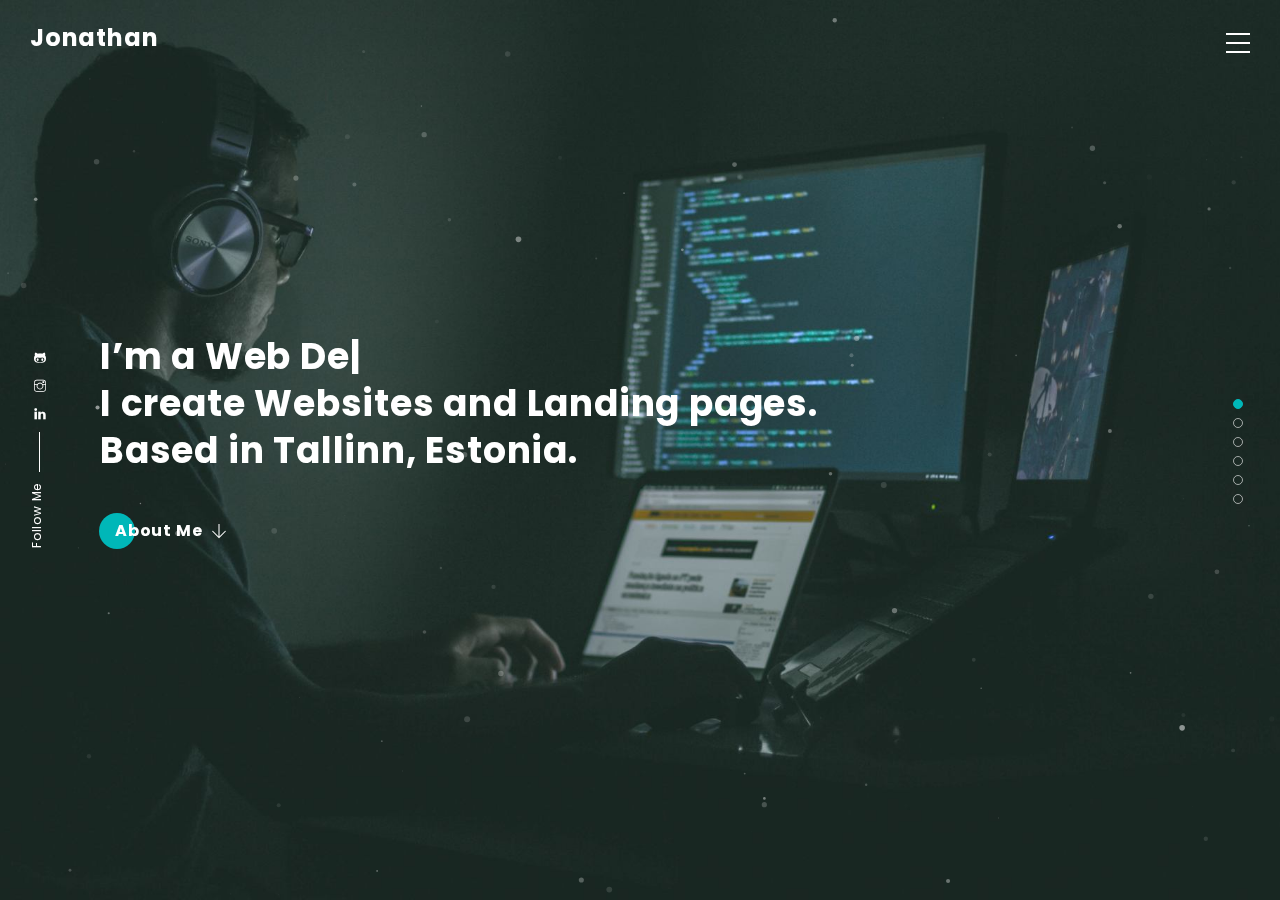
==== commit d3efafbf: "Update index.html" ====
--- a/index.html
+++ b/index.html
@@ -721,14 +721,14 @@
             
             <div class="owl-item active" style="width: 420px; margin-right: 30px;">
               <div class="post-item">
-                  <a href="pulse/index.html">
+                  <a href="#">
                       <div class="post-image" style="background-image: url(images/works/pulse.jpg);"></div>
                   </a>
                   <div class="post-content">
                       <span class="post-icon ti-light-bulb"></span>
                       <div class="post-data">
                           <h4 class="post-title">
-                              <a href="pulse/index.html">Landing page - PULSE</a>
+                              <a href="#">Landing page - PULSE</a>
                           </h4>
                           <div class="post-date"><i class="ti-time"></i>May 15th, 2020</div>
                       </div>
@@ -737,14 +737,14 @@
               
               <div class="owl-item" style="width: 420px; margin-right: 30px;">
                 <div class="post-item">
-                  <a href="uber/index.html">
+                  <a href="uber/index.html" target="_blank">
                       <div class="post-image" style="background-image: url(images/works/uber.jpg);"></div>
                   </a>
                   <div class="post-content">
                       <span class="post-icon ti-mobile"></span>
                       <div class="post-data">
                           <h4 class="post-title">
-                              <a href="uber/index.html">Landing page - TAXI</a>
+                              <a href="uber/index.html" target="_blank">Landing page - TAXI</a>
                           </h4>
                           <div class="post-date"><i class="ti-time"></i>September 10th, 2019</div>
                       </div>
@@ -753,14 +753,14 @@
             </div>
             
             <div class="owl-item" style="width: 420px; margin-right: 30px;"><div class="post-item">
-                <a href="portfolio/index.html">
+                <a href="portfolio/index.html" target="_blank">
                     <div class="post-image" style="background-image: url(images/works/caroline.jpg);"></div>
                   </a>
                   <div class="post-content">
                       <span class="post-icon ti-paint-bucket"></span>
                       <div class="post-data">
                           <h4 class="post-title">
-                              <a href="portfolio/index.html">Landing page - CAROLINE</a>
+                              <a href="portfolio/index.html" target="_blank">Landing page - CAROLINE</a>
                           </h4>
                           <div class="post-date"><i class="ti-time"></i>August 25th, 2020</div>
                       </div>
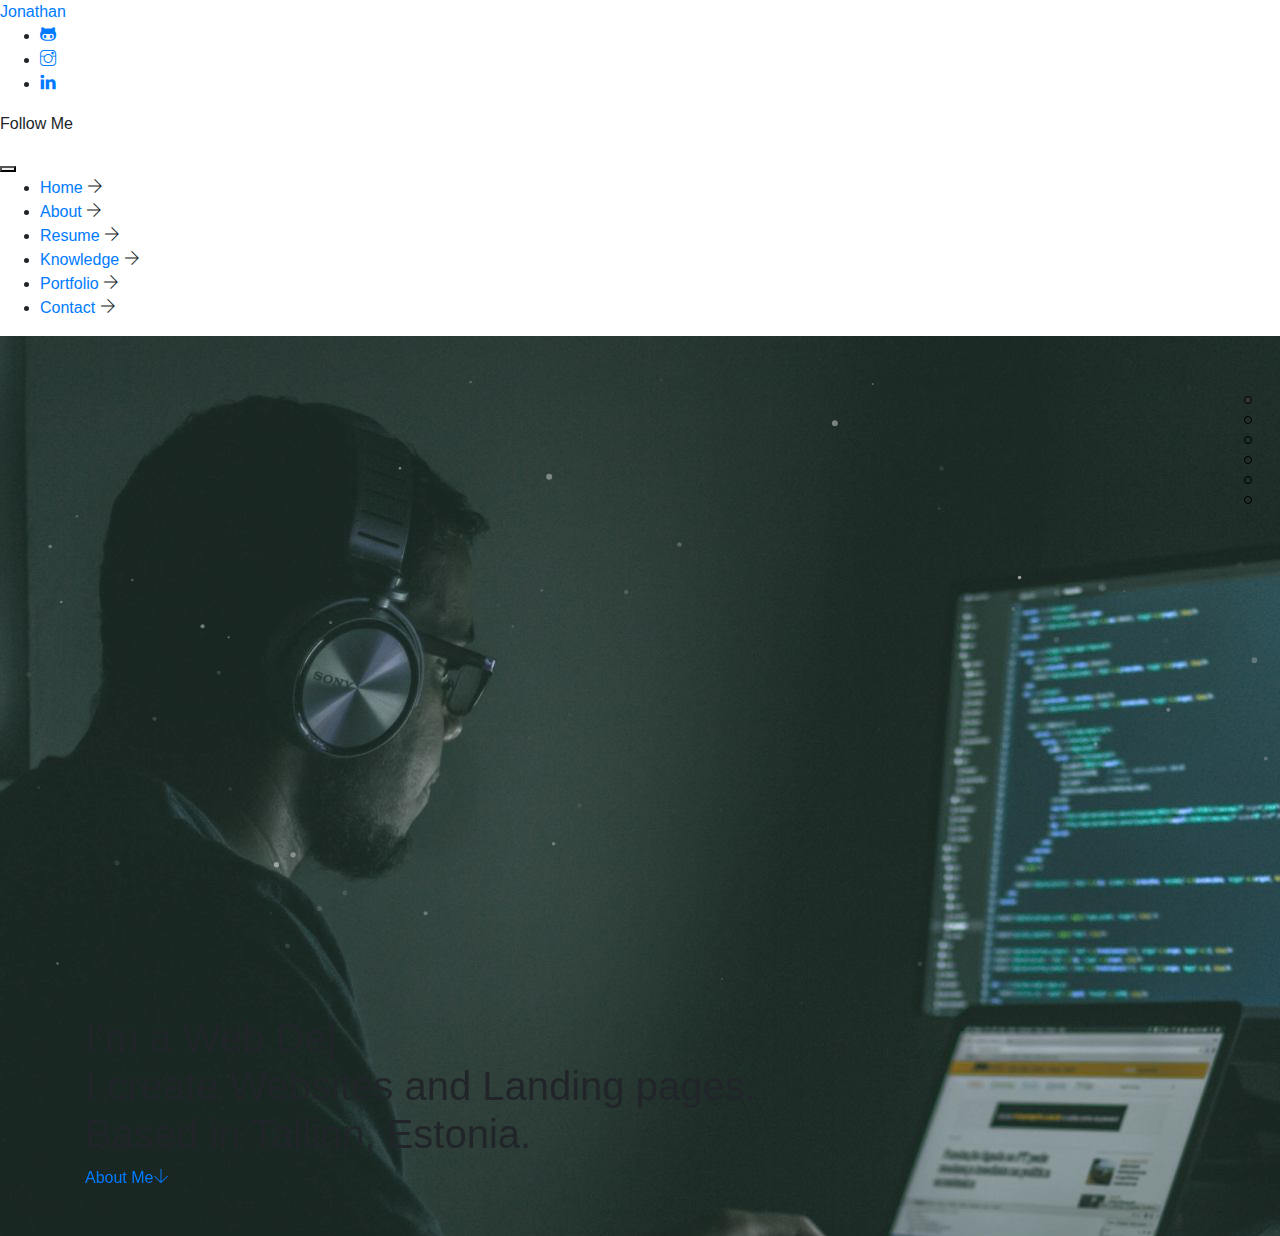
==== commit c63652b5: "Add files via upload" ====
--- a/index.html
+++ b/index.html
@@ -5,7 +5,7 @@
     <meta http-equiv="X-UA-Compatible" content="IE=edge">
     <meta name="viewport" content="width=device-width, initial-scale=1.0">
     <title>Portfolio Jonathan Rise</title>
-    <meta content="My Portfolio" name="title">
+    <meta content="My Portfolio" name="title" />
     <meta
       name="description"
       content="Here you can see my work and learn more about me>
@@ -721,14 +721,14 @@
             
             <div class="owl-item active" style="width: 420px; margin-right: 30px;">
               <div class="post-item">
-                  <a href="#">
+                  <a href="pulse/index.html">
                       <div class="post-image" style="background-image: url(images/works/pulse.jpg);"></div>
                   </a>
                   <div class="post-content">
                       <span class="post-icon ti-light-bulb"></span>
                       <div class="post-data">
                           <h4 class="post-title">
-                              <a href="#">Landing page - PULSE</a>
+                              <a href="pulse/index.html">Landing page - PULSE</a>
                           </h4>
                           <div class="post-date"><i class="ti-time"></i>May 15th, 2020</div>
                       </div>
@@ -737,14 +737,14 @@
               
               <div class="owl-item" style="width: 420px; margin-right: 30px;">
                 <div class="post-item">
-                  <a href="uber/index.html" target="_blank">
+                  <a href="uber/index.html">
                       <div class="post-image" style="background-image: url(images/works/uber.jpg);"></div>
                   </a>
                   <div class="post-content">
                       <span class="post-icon ti-mobile"></span>
                       <div class="post-data">
                           <h4 class="post-title">
-                              <a href="uber/index.html" target="_blank">Landing page - TAXI</a>
+                              <a href="uber/index.html">Landing page - TAXI</a>
                           </h4>
                           <div class="post-date"><i class="ti-time"></i>September 10th, 2019</div>
                       </div>
@@ -753,14 +753,14 @@
             </div>
             
             <div class="owl-item" style="width: 420px; margin-right: 30px;"><div class="post-item">
-                <a href="portfolio/index.html" target="_blank">
+                <a href="portfolio/index.html">
                     <div class="post-image" style="background-image: url(images/works/caroline.jpg);"></div>
                   </a>
                   <div class="post-content">
                       <span class="post-icon ti-paint-bucket"></span>
                       <div class="post-data">
                           <h4 class="post-title">
-                              <a href="portfolio/index.html" target="_blank">Landing page - CAROLINE</a>
+                              <a href="portfolio/index.html">Landing page - CAROLINE</a>
                           </h4>
                           <div class="post-date"><i class="ti-time"></i>August 25th, 2020</div>
                       </div>
@@ -887,4 +887,4 @@
     <script src="js/main-scripts.js"></script>
 
 </body>
-</html>
+</html>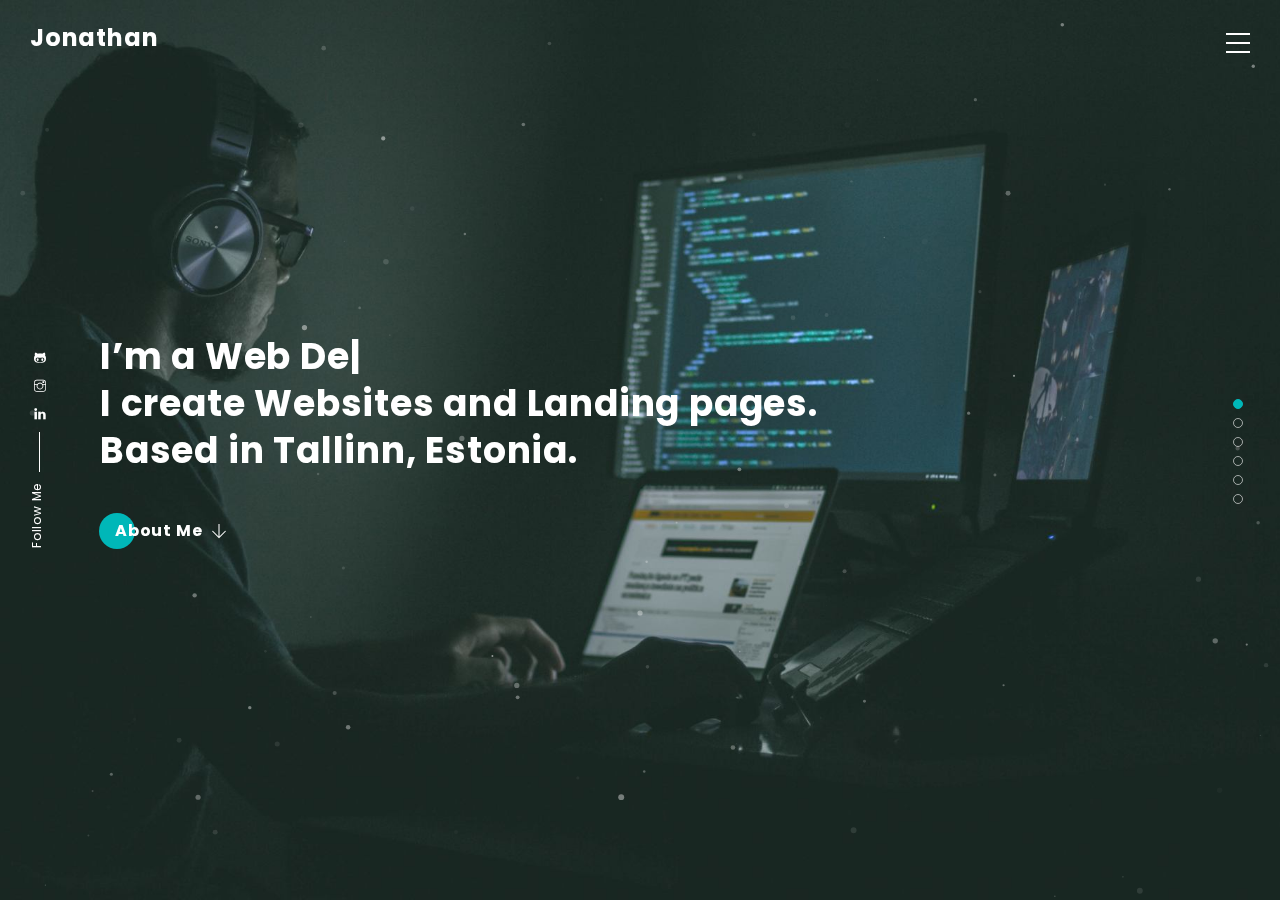
==== commit 545b26fb: "Update index.html" ====
--- a/index.html
+++ b/index.html
@@ -721,14 +721,14 @@
             
             <div class="owl-item active" style="width: 420px; margin-right: 30px;">
               <div class="post-item">
-                  <a href="pulse/index.html">
+                  <a href="#">
                       <div class="post-image" style="background-image: url(images/works/pulse.jpg);"></div>
                   </a>
                   <div class="post-content">
                       <span class="post-icon ti-light-bulb"></span>
                       <div class="post-data">
                           <h4 class="post-title">
-                              <a href="pulse/index.html">Landing page - PULSE</a>
+                              <a href=#">Landing page - PULSE</a>
                           </h4>
                           <div class="post-date"><i class="ti-time"></i>May 15th, 2020</div>
                       </div>
@@ -737,14 +737,14 @@
               
               <div class="owl-item" style="width: 420px; margin-right: 30px;">
                 <div class="post-item">
-                  <a href="uber/index.html">
+                  <a href="uber/index.html" target="_blank">
                       <div class="post-image" style="background-image: url(images/works/uber.jpg);"></div>
                   </a>
                   <div class="post-content">
                       <span class="post-icon ti-mobile"></span>
                       <div class="post-data">
                           <h4 class="post-title">
-                              <a href="uber/index.html">Landing page - TAXI</a>
+                              <a href="uber/index.html" target="_blank">Landing page - TAXI</a>
                           </h4>
                           <div class="post-date"><i class="ti-time"></i>September 10th, 2019</div>
                       </div>
@@ -753,14 +753,14 @@
             </div>
             
             <div class="owl-item" style="width: 420px; margin-right: 30px;"><div class="post-item">
-                <a href="portfolio/index.html">
+                <a href="portfolio/index.html" target="_blank">
                     <div class="post-image" style="background-image: url(images/works/caroline.jpg);"></div>
                   </a>
                   <div class="post-content">
                       <span class="post-icon ti-paint-bucket"></span>
                       <div class="post-data">
                           <h4 class="post-title">
-                              <a href="portfolio/index.html">Landing page - CAROLINE</a>
+                              <a href="portfolio/index.html" target="_blank">Landing page - CAROLINE</a>
                           </h4>
                           <div class="post-date"><i class="ti-time"></i>August 25th, 2020</div>
                       </div>
@@ -887,4 +887,4 @@
     <script src="js/main-scripts.js"></script>
 
 </body>
-</html>+</html>
--- a/css/style.css
+++ b/css/style.css
@@ -0,0 +1,2843 @@
+body {
+  height: 100%;
+  color: var(--base-1);
+  letter-spacing: 0.8px;
+}
+
+p {
+  color: var(--base-2);
+}
+
+a,
+a:hover,
+button {
+  color: inherit;
+  background-color: inherit;
+}
+
+a,
+a:hover,
+a:focus,
+a:active,
+button,
+button:focus {
+  outline: 0;
+  text-decoration: none;
+}
+
+a img {
+  border: none;
+}
+
+img {
+  height: auto;
+  display: block;
+  max-width: 100%;
+}
+
+h1,
+h2,
+h3,
+h4,
+h5,
+h6 {
+  margin: inherit;
+}
+
+pre,
+ul,
+ol,
+dl,
+dd,
+blockquote,
+address,
+table,
+fieldset,
+form {
+  margin-bottom: 30px;
+}
+
+iframe {
+  display: block;
+  border: none !important;
+}
+
+:active,
+:focus {
+  outline: none !important;
+}
+
+::-moz-selection {
+  color: var(--base-0);
+  background-color: var(--primary);
+}
+
+::selection {
+  color: var(--base-0);
+  background-color: var(--primary);
+}
+
+/*------------------------------------
+  Typography
+  ------------------------------------*/
+
+body {
+  color: var(--base-1);
+  font-size: 16px;
+  line-height: 1.5;
+  font-family: "Poppins", sans-serif;
+}
+
+p {
+  font-size: 16px;
+  line-height: 1.8;
+  margin-bottom: 15px;
+}
+
+h1,
+h2,
+h3,
+h4,
+h5,
+h6 {
+  line-height: 1.3;
+  margin-bottom: 15px;
+  font-family: "Poppins", sans-serif;
+}
+
+h1 {
+  font-size: 36px;
+  font-weight: 700;
+}
+
+h2 {
+  font-size: 30px;
+  font-weight: 700;
+}
+
+h3 {
+  font-size: 24px;
+  font-weight: 700;
+}
+
+h4 {
+  font-size: 18px;
+  font-weight: 700;
+}
+
+h5 {
+  font-size: 14px;
+}
+
+h6 {
+  font-size: 12px;
+}
+
+@media (max-width: 575px) {
+  body,
+  p {
+    font-size: 14px;
+  }
+}
+
+/*------------------------------------
+  Bootstrap Reset
+  ------------------------------------*/
+.row-0 {
+  margin-left: 0;
+  margin-right: 0;
+}
+
+.row-0 > * {
+  padding-left: 0;
+  padding-right: 0;
+}
+
+.progress {
+  height: 12px;
+  border-radius: 0;
+}
+
+@media (min-width: 576px) {
+  .container {
+    max-width: 540px;
+  }
+}
+
+@media (min-width: 768px) {
+  .container {
+    width: 100%;
+    display: block;
+    max-width: 600px;
+    padding-left: 25px !important;
+    padding-right: 25px !important;
+  }
+}
+
+@media (min-width: 992px) {
+  .container {
+    max-width: 930px;
+    padding-left: 30px !important;
+    padding-right: 30px !important;
+  }
+}
+
+@media (min-width: 1200px) {
+  .container {
+    max-width: 1140px;
+  }
+}
+
+/*------------------------------------
+  Helper Classes
+  ------------------------------------*/
+
+.text-left {
+  text-align: left;
+}
+
+.text-right {
+  text-align: right;
+}
+
+.text-center {
+  text-align: center;
+}
+
+.full-screen {
+  min-height: 100vh;
+}
+
+.div-center {
+  float: none !important;
+  display: block !important;
+  position: relative !important;
+  margin-left: auto !important;
+  margin-right: auto !important;
+}
+
+.lowercase {
+  text-transform: lowercase !important;
+}
+
+.uppercase {
+  text-transform: uppercase !important;
+}
+
+.capitalize {
+  text-transform: capitalize !important;
+}
+
+.inline-block {
+  float: none;
+  display: inline-block;
+}
+
+.display-table {
+  width: 100%;
+  height: 100vh;
+  display: table;
+}
+
+.display-content {
+  display: table-cell;
+  vertical-align: middle;
+}
+
+.display-screen {
+  min-height: 100vh;
+  padding-top: 100px;
+  padding-bottom: 100px;
+}
+/*
+  * Overlay & Backgrounds
+  */
+
+.overlay-light,
+.overlay-light h3 {
+  color: var(--base-0);
+}
+
+.overlay-light p,
+.overlay-light h2,
+.overlay-light .section-title span {
+  color: #eee !important;
+}
+
+.overlay-dark,
+.overlay-dark h1,
+.overlay-dark h2,
+.overlay-dark h3,
+.overlay-dark h4,
+.overlay-dark h5,
+.overlay-dark h6 {
+  color: var(--base-1);
+}
+
+.overlay-dark p {
+  color: #666666;
+}
+
+.overlay-color,
+.overlay-pattern,
+.overlay-gradient .overlay-animation,
+.overlay-color .container,
+.overlay-image .container,
+.overlay-gradient .container {
+  position: relative;
+}
+
+.overlay-image {
+  background: no-repeat center center / cover;
+}
+
+.overlay-color .bg-color {
+  top: 0;
+  left: 0;
+  width: 100%;
+  height: 100%;
+  position: absolute;
+}
+
+.overlay-pattern .bg-pattern {
+  top: 0;
+  left: 0;
+  width: 100%;
+  height: 100%;
+  position: absolute;
+}
+
+.overlay-pattern .bg-pattern-1 {
+  background: rgba(0, 0, 0, 0.3) repeat url("../images/pattern-1.png") center
+    center / 3px;
+}
+
+.overlay-pattern .bg-pattern-2 {
+  background: repeat url("../images/pattern-1.png") center center / 9px;
+}
+
+.overlay-pattern .bg-pattern-3 {
+  background: repeat url("../images/pattern-3.png") center center;
+}
+
+.overlay-gradient .bg-gradient,
+.overlay-animation .bg-animation {
+  top: 0;
+  left: 0;
+  width: 100%;
+  height: 100%;
+  position: absolute;
+}
+
+.bg-primary {
+  background-color: var(--primary) !important;
+}
+.bg-secondary {
+  background-color: var(--secondary) !important;
+}
+.bg-dark-10 {
+  background-color: rgba(0, 0, 0, 0.1) !important;
+}
+.bg-dark-20 {
+  background-color: rgba(0, 0, 0, 0.2) !important;
+}
+.bg-dark-30 {
+  background-color: rgba(0, 0, 0, 0.3) !important;
+}
+.bg-dark-40 {
+  background-color: rgba(0, 0, 0, 0.4) !important;
+}
+.bg-dark-50 {
+  background-color: rgba(0, 0, 0, 0.5) !important;
+}
+.bg-dark-60 {
+  background-color: rgba(0, 0, 0, 0.6) !important;
+}
+.bg-dark-70 {
+  background-color: rgba(0, 0, 0, 0.7) !important;
+}
+.bg-dark-80 {
+  background-color: rgba(0, 0, 0, 0.8) !important;
+}
+.bg-dark-90 {
+  background-color: rgba(0, 0, 0, 0.9) !important;
+}
+.bg-dark-100 {
+  background-color: rgba(0, 0, 0, 1) !important;
+}
+.bg-light-10 {
+  background-color: rgba(255, 255, 255, 0.1) !important;
+}
+.bg-light-20 {
+  background-color: rgba(255, 255, 255, 0.2) !important;
+}
+.bg-light-30 {
+  background-color: rgba(255, 255, 255, 0.3) !important;
+}
+.bg-light-40 {
+  background-color: rgba(255, 255, 255, 0.4) !important;
+}
+.bg-light-50 {
+  background-color: rgba(255, 255, 255, 0.5) !important;
+}
+.bg-light-60 {
+  background-color: rgba(255, 255, 255, 0.6) !important;
+}
+.bg-light-70 {
+  background-color: rgba(255, 255, 255, 0.7) !important;
+}
+.bg-light-80 {
+  background-color: rgba(255, 255, 255, 0.8) !important;
+}
+.bg-light-90 {
+  background-color: rgba(255, 255, 255, 0.9) !important;
+}
+.bg-light-100 {
+  background-color: rgba(255, 255, 255, 1) !important;
+}
+.bg-gradient,
+.bg-gradient-0 {
+  background-image: -webkit-gradient(
+    linear,
+    left bottom,
+    left top,
+    from(var(--primary)),
+    to(var(--secondary))
+  );
+  background-image: linear-gradient(
+    0deg,
+    var(--primary) 0%,
+    var(--secondary) 100%
+  );
+}
+.bg-gradient-45 {
+  background-image: linear-gradient(
+    45deg,
+    var(--primary) 0%,
+    var(--secondary) 100%
+  );
+}
+.bg-gradient-90 {
+  background-image: -webkit-gradient(
+    linear,
+    left top,
+    right top,
+    from(var(--primary)),
+    to(var(--secondary))
+  );
+  background-image: linear-gradient(
+    90deg,
+    var(--primary) 0%,
+    var(--secondary) 100%
+  );
+}
+.bg-gradient-135 {
+  background-image: linear-gradient(
+    135deg,
+    var(--primary) 0%,
+    var(--secondary) 100%
+  );
+}
+.bg-gradient-180 {
+  background-image: -webkit-gradient(
+    linear,
+    left top,
+    left bottom,
+    from(var(--primary)),
+    to(var(--secondary))
+  );
+  background-image: linear-gradient(
+    180deg,
+    var(--primary) 0%,
+    var(--secondary) 100%
+  );
+}
+.bg-gradient-225 {
+  background-image: linear-gradient(
+    225deg,
+    var(--primary) 0%,
+    var(--secondary) 100%
+  );
+}
+.bg-gradient-270 {
+  background-image: -webkit-gradient(
+    linear,
+    right top,
+    left top,
+    from(var(--primary)),
+    to(var(--secondary))
+  );
+  background-image: linear-gradient(
+    270deg,
+    var(--primary) 0%,
+    var(--secondary) 100%
+  );
+}
+.bg-gradient-315 {
+  background-image: linear-gradient(
+    315deg,
+    var(--primary) 0%,
+    var(--secondary) 100%
+  );
+}
+.bg-gradient-360 {
+  background-image: -webkit-gradient(
+    linear,
+    left bottom,
+    left top,
+    from(var(--primary)),
+    to(var(--secondary))
+  );
+  background-image: linear-gradient(
+    360deg,
+    var(--primary) 0%,
+    var(--secondary) 100%
+  );
+}
+.bg-animation-1 {
+  background: linear-gradient(
+    -45deg,
+    var(--base-1),
+    #151515,
+    var(--secondary),
+    var(--primary),
+    var(--base-1)
+  );
+  background-size: 400% 400%;
+  animation: Gradient 9s ease infinite;
+}
+.bg-animation-2 {
+  background: linear-gradient(
+    -45deg,
+    var(--base-0),
+    var(--primary),
+    var(--secondary),
+    var(--primary),
+    var(--base-0)
+  );
+  background-size: 400% 400%;
+  animation: Gradient 9s ease infinite;
+}
+/*
+* Font Weight
+*/
+.fw-100 {
+  font-weight: 100 !important;
+}
+.fw-200 {
+  font-weight: 200 !important;
+}
+.fw-300 {
+  font-weight: 300 !important;
+}
+.fw-400 {
+  font-weight: 400 !important;
+}
+.fw-500 {
+  font-weight: 500 !important;
+}
+.fw-600 {
+  font-weight: 600 !important;
+}
+.fw-700 {
+  font-weight: 700 !important;
+}
+.fw-900 {
+  font-weight: 900 !important;
+}
+/*
+* Max Width
+*/
+.max-w-576 {
+  max-width: 576px;
+}
+.max-w-768 {
+  max-width: 768px;
+}
+.max-w-992 {
+  max-width: 992px;
+}
+/*
+* Text Colors
+*/
+.text-dark {
+  color: var(--base-1) !important;
+}
+.text-dark-1 {
+  color: #333333 !important;
+}
+.text-dark-2 {
+  color: #666666 !important;
+}
+.text-dark-3 {
+  color: #999999 !important;
+}
+.text-light {
+  color: var(--base-0) !important;
+}
+.text-light-1 {
+  color: #eeeeee !important;
+}
+.text-light-2 {
+  color: #cccccc !important;
+}
+.text-light-3 {
+  color: #aaaaaa !important;
+}
+.text-base-0 {
+  color: var(--base-0);
+}
+.text-base-1 {
+  color: var(--base-1);
+}
+.text-base-1 {
+  color: var(--base-1);
+}
+.text-primary {
+  color: var(--primary) !important;
+}
+.text-secondary {
+  color: var(--secondary) !important;
+}
+/*------------------------------------
+Forms
+------------------------------------*/
+.form select,
+.form textarea,
+.form input[type="tel"],
+.form input[type="text"],
+.form input[type="date"],
+.form input[type="email"],
+.form input[type="number"],
+.form input[type="search"],
+.form input[type="password"] {
+  width: 100%;
+  display: block;
+  font-size: 14px;
+  line-height: 1.5;
+}
+.form textarea,
+.form select[multiple] {
+  min-height: 180px;
+}
+/* 
+* Form - Style 1
+*/
+.form-1 .row {
+  margin-left: -12px;
+  margin-right: -12px;
+}
+.form-1 .row > * {
+  padding-left: 12px;
+  padding-right: 12px;
+}
+.form-1 label {
+  top: -7px;
+  left: 10px;
+  color: var(--base-1);
+  font-size: 12px;
+  font-weight: 600;
+  letter-spacing: -0.02em;
+  display: inline-block;
+  position: absolute;
+  margin-bottom: 9px;
+  padding: 0 6px;
+  background-color: var(--base-0);
+  transition: all 0.2s;
+}
+.form-1 select,
+.form-1 textarea,
+.form-1 input[type="tel"],
+.form-1 input[type="text"],
+.form-1 input[type="date"],
+.form-1 input[type="email"],
+.form-1 input[type="number"],
+.form-1 input[type="search"],
+.form-1 input[type="password"] {
+  width: 100%;
+  height: 45px;
+  color: var(--base-1);
+  display: block;
+  font-size: 12px;
+  padding: 10px 10px 0;
+  outline: 0;
+  border: 1px solid var(--base-1);
+  background-color: var(--base-0);
+  -webkit-appearance: none;
+  -moz-appearance: none;
+  appearance: none;
+}
+.form-1 textarea {
+  padding-top: 15px;
+}
+.form-1 .form-item {
+  position: relative;
+  margin-bottom: 24px;
+}
+.form-1 input:focus,
+.form-1 select:focus,
+.form-1 textarea:focus {
+  border-color: var(--primary);
+}
+/*------------------------------------
+Buttons
+------------------------------------*/
+
+.button {
+  font-weight: 500;
+  position: relative;
+  white-space: nowrap;
+  display: inline-block;
+  margin-right: 2px;
+  border: 0;
+}
+
+.button-block {
+  float: inherit;
+  display: block;
+}
+
+.button:not(:disabled):not(.disabled) {
+  cursor: pointer;
+}
+
+/*
+* Button Sizes
+*/
+
+.button-sm {
+  height: 36px;
+  font-size: 12px;
+  padding: 9px 18px;
+}
+
+.button-circle-sm {
+  width: 36px;
+  height: 36px;
+  font-size: 12px;
+  line-height: 36px;
+}
+
+.button-md {
+  height: 45px;
+  font-size: 14px;
+  padding: 12px 30px;
+}
+
+.button-circle-md {
+  width: 45px;
+  height: 45px;
+  font-size: 14px;
+  line-height: 45px;
+}
+
+.button-lg {
+  height: 55px;
+  font-size: 18px;
+  padding: 14px 33px;
+}
+
+.button-circle-lg {
+  width: 55px;
+  height: 55px;
+  font-size: 18px;
+  line-height: 55px;
+}
+
+.button-xl {
+  height: 62px;
+  font-size: 20px;
+  padding: 16px 42px;
+}
+
+.button-circle-xl {
+  width: 62px;
+  height: 62px;
+  font-size: 20px;
+  line-height: 62px;
+}
+
+/*
+* Button Colors
+*/
+
+.button-dark {
+  color: #eee;
+  background-color: #000;
+}
+
+.button-dark:hover {
+  color: #fff;
+  background-color: #111;
+}
+
+.button-light {
+  color: #333;
+  background-color: #fff;
+}
+
+.button-light:hover {
+  color: #000;
+  background-color: #eee;
+}
+
+.button-base-0 {
+  color: var(--base-1);
+  background-color: var(--base-0);
+}
+
+.button-base-0:hover {
+  color: var(--base-1);
+  background-color: var(--base-0);
+}
+
+.button-primary {
+  color: var(--base-1);
+  background-color: var(--primary);
+}
+
+.button-primary:hover {
+  color: var(--base-1);
+  background-color: var(--primary-1);
+}
+
+.button-secondary {
+  color: var(--base-1);
+  background-color: var(--secondary);
+}
+
+.button-secondary:hover {
+  color: var(--base-1);
+  background-color: var(--secondary-1);
+}
+
+.button-gradient {
+  color: var(--base-1);
+}
+
+.button-gradient:hover {
+  color: var(--base-1);
+  -webkit-box-shadow: 0 3px 12px var(--primary);
+  box-shadow: 0 3px 12px var(--primary);
+}
+
+/*
+* Button Styles
+*/
+
+.button-radius {
+  border-radius: 24px;
+}
+
+.button-circle {
+  border-radius: 50%;
+}
+
+.button-circle i {
+  top: 50%;
+  left: 50%;
+  position: absolute;
+  transform: translate(-50%, -50%);
+}
+/*------------------------------------
+Header
+------------------------------------*/
+.site-header {
+  top: 0;
+  left: 0;
+  width: 100%;
+  z-index: 999;
+  color: var(--base-1);
+  position: fixed;
+}
+/*
+* Header Logo
+*/
+.site-header .header-logo {
+  top: 20px;
+  left: 30px;
+  z-index: 12;
+  position: absolute;
+}
+.site-header .header-logo a {
+  font-size: 24px;
+  font-weight: 700;
+}
+/*
+* Header Menu
+*/
+.site-header .header-menu {
+  top: 20px;
+  right: 20px;
+  width: 45px;
+  height: 45px;
+  z-index: 999;
+  display: block;
+  cursor: pointer;
+  position: absolute;
+  border-radius: 50%;
+}
+.site-header .header-menu span {
+  position: relative;
+  margin: 22px auto 0;
+}
+.site-header .header-menu span,
+.site-header .header-menu span:before,
+.site-header .header-menu span:after {
+  width: 24px;
+  height: 2px;
+  z-index: 3;
+  display: block;
+  position: relative;
+  background-color: var(--base-1);
+}
+.site-header .header-menu span:before,
+.site-header .header-menu span:after {
+  content: "";
+  position: absolute;
+}
+.site-header .header-menu span:before {
+  top: -9px;
+}
+.site-header .header-menu span:after {
+  bottom: -9px;
+}
+/* 
+* Header Follow
+*/
+.site-header .header-follow {
+  top: 50%;
+  left: 30px;
+  width: 20px;
+  height: 200px;
+  position: fixed;
+  margin-top: -100px;
+}
+.site-header .header-follow ul {
+  list-style: none;
+  padding: 0;
+  margin: 0;
+}
+.site-header .header-follow ul li {
+  display: block;
+  font-size: 12px;
+  text-align: center;
+  margin-bottom: 10px;
+  transition: all 300ms;
+}
+.site-header .header-follow ul li:hover {
+  transform: scale(1.5, 1.5);
+}
+.site-header .header-follow p {
+  top: 70px;
+  left: -24px;
+  width: 68px;
+  height: 20px;
+  color: var(--base-1);
+  font-size: 12px;
+  line-height: 1.2;
+  white-space: nowrap;
+  position: relative;
+  transform: rotate(-90deg);
+}
+.site-header .header-follow p:after {
+  top: 9px;
+  right: -48px;
+  width: 40px;
+  height: 1px;
+  content: "";
+  display: block;
+  position: absolute;
+  background-color: var(--base-1);
+}
+@media (max-width: 1024px) {
+  .site-header .header-logo {
+    top: 15px;
+    left: 15px;
+  }
+  .site-header .header-menu {
+    top: 15px;
+    right: 15px;
+  }
+  .site-header .header-follow {
+    left: 15px;
+  }
+}
+@media (max-width: 992px) {
+  .site-header:after {
+    top: 0;
+    left: 0;
+    width: 100%;
+    height: 60px;
+    opacity: 0.75;
+    content: "";
+    position: absolute;
+    background-color: var(--primary);
+  }
+  .site-header .header-logo {
+    top: 14px;
+    left: 18px;
+  }
+  .site-header .header-menu {
+    top: 7px;
+    right: 10px;
+  }
+  .site-header .header-follow {
+    left: 10px;
+  }
+}
+@media (max-width: 720px) {
+  .site-header .header-follow {
+    display: none;
+  }
+}
+/*------------------------------------
+Footer
+------------------------------------*/
+.site-footer {
+  overflow: hidden;
+  position: relative;
+  background-color: var(--base-0);
+  border-bottom: 4px solid var(--base-1);
+}
+/* 
+* Footer Content
+*/
+.site-footer .footer-content {
+  text-align: center;
+}
+.site-footer .footer-content .footer-links {
+  padding: 0;
+  list-style: none;
+  margin: 30px -10px;
+}
+.site-footer .footer-content .footer-links li {
+  display: inline-block;
+}
+.site-footer .footer-content .footer-links li a {
+  display: block;
+  padding-left: 10px;
+  padding-right: 10px;
+}
+.site-footer .footer-content .footer-links li:hover a {
+  color: var(--primary);
+}
+/* 
+* Footer Copyright
+*/
+.site-footer .footer-copyright {
+  text-align: center;
+}
+.site-footer .footer-copyright p {
+  font-size: 14px;
+  margin-bottom: 15px;
+}
+/*------------------------------------
+Sidenav
+------------------------------------*/
+.site-sidenav {
+  top: 0;
+  left: 0;
+  width: 100%;
+  height: 100%;
+  opacity: 0;
+  z-index: 10000;
+  position: fixed;
+  visibility: hidden;
+  transition: all 0.6s;
+}
+.site-sidenav .sidenav-menu {
+  left: -100%;
+  width: 450px;
+  height: 100%;
+  min-height: 100%;
+  z-index: 10001;
+  max-width: 75%;
+  position: fixed;
+  overflow: hidden;
+  background-color: var(--primary);
+  transition: all 0.45s;
+}
+.site-sidenav .sidenav-menu .logo {
+  top: 20px;
+  left: 30px;
+  color: var(--base-1);
+  font-size: 24px;
+  font-weight: 700;
+  position: absolute;
+}
+/*
+* Sidenav Menu
+*/
+.site-sidenav .sidenav-menu .menu {
+  width: 100%;
+  display: block;
+  list-style: none;
+  position: relative;
+  border-top: 1px solid var(--base-1);
+  padding: 15px 0;
+  margin-top: 70px;
+  z-index: 3;
+}
+.site-sidenav .sidenav-menu .menu li {
+  display: block;
+  position: relative;
+}
+.site-sidenav .sidenav-menu .menu li a {
+  display: block;
+  font-size: 15px;
+  font-weight: 600;
+  position: relative;
+  padding: 15px 30px;
+  text-transform: uppercase;
+}
+.site-sidenav .sidenav-menu .menu > li i {
+  top: 12px;
+  right: 30px;
+  font-size: 14px;
+  padding-top: 6px;
+  transition: all 0.3s;
+  position: absolute;
+}
+.site-sidenav .sidenav-menu .menu > li.open i {
+  color: var(--primary);
+  transform: rotate(90deg);
+}
+.site-sidenav .sidenav-menu .menu > li > a:hover {
+  color: var(--base-1);
+  background-color: rgba(255, 255, 255, 0.3);
+}
+.site-sidenav .sidenav-menu .menu > li.active-menu i {
+  color: var(--primary);
+  transform: rotate(90deg);
+}
+/*
+* Sidenav - Megamenu
+*/
+.site-sidenav .sidenav-menu .mega-menu {
+  display: none;
+}
+.site-sidenav .sidenav-menu .button {
+  top: 21px;
+  right: 25px;
+  width: 30px;
+  height: 30px;
+  z-index: 999;
+  display: block;
+  cursor: pointer;
+  position: absolute;
+  border-radius: 50%;
+  border: 0 !important;
+}
+.site-sidenav .sidenav-menu .button:before,
+.site-sidenav .sidenav-menu .button:after {
+  top: 50%;
+  left: 50%;
+  width: 100%;
+  height: 2px;
+  content: "";
+  position: absolute;
+  background-color: var(--base-1);
+}
+.site-sidenav .sidenav-menu .button:after {
+  transform: translate(-50%, -50%) rotate(-45deg);
+}
+.site-sidenav .sidenav-menu .button:before {
+  transform: translate(-50%, -50%) rotate(45deg);
+}
+.site-sidenav.active {
+  opacity: 1;
+  visibility: visible;
+}
+.site-sidenav.active .sidenav-menu {
+  left: 0;
+}
+.site-sidenav .sidenav-close {
+  top: 0;
+  left: 0;
+  width: 100%;
+  height: 100%;
+  opacity: 0.75;
+  position: fixed;
+  background: var(--base-0);
+}
+@media (max-width: 575px) {
+  .site-sidenav .sidenav-menu .mega-menu a {
+    font-size: 14px !important;
+    padding-left: 15px !important;
+    padding-right: 15px !important;
+  }
+  .site-sidebar {
+    padding-top: 45px;
+  }
+}
+@media (min-width: 992px) {
+  .site-sidenav {
+    opacity: 0;
+    visibility: hidden;
+  }
+}
+/*------------------------------------
+Lists
+------------------------------------*/
+/*------------------------------------
+Titles
+------------------------------------*/
+/*------------------------------------
+Widgets
+------------------------------------*/
+/*------------------------------------
+Dividers
+------------------------------------*/
+.divider {
+  position: relative;
+}
+/* 
+* Divider - Style 1
+*/
+.divider-1:before {
+  right: -9px;
+}
+.divider-1:after {
+  right: -18px;
+}
+.divider-1-1:before {
+  right: -9px;
+}
+.divider-1-1:after {
+  right: -18px;
+}
+.divider-1-2:before {
+  left: -9px;
+}
+.divider-1-2:after {
+  left: -18px;
+}
+.divider-1 {
+  width: 63px;
+  height: 4px;
+  position: relative;
+  margin-bottom: 20px;
+  background: var(--primary);
+}
+.divider-1:before,
+.divider-1:after {
+  width: 5px;
+  height: 5px;
+  content: "";
+  position: absolute;
+  border-radius: 50%;
+  background-color: var(--primary);
+}
+.divider-1-reverse {
+  width: 63px;
+  height: 4px;
+  display: inline-block;
+  position: relative;
+  margin: 0 9px 20px;
+  background-color: var(--primary);
+}
+.divider-1-reverse:before,
+.divider-1-reverse:after {
+  width: 5px;
+  height: 5px;
+  content: "";
+  position: absolute;
+  border-radius: 50%;
+  background-color: var(--primary);
+}
+/*------------------------------------
+Comments
+------------------------------------*/
+/*------------------------------------
+Progress
+------------------------------------*/
+/*------------------------------------
+Pagination
+------------------------------------*/
+/*------------------------------------
+Accordions
+------------------------------------*/
+/*------------------------------------
+Blockquote
+------------------------------------*/
+/*------------------------------------
+Breadcrumb
+------------------------------------*/
+/*------------------------------------
+Sections
+------------------------------------*/
+/* 
+* Hide scrollbar 
+*/
+.section {
+  background-color: var(--base-0);
+  -ms-overflow-style: none;
+}
+.section .display-table {
+  z-index: 3;
+}
+.section::-webkit-scrollbar {
+  display: none;
+}
+/* 
+* Section Title - Style 1
+*/
+.section .section-title-1 {
+  top: 50%;
+  left: 50%;
+  width: 100%;
+  position: fixed;
+  transform: translate(-50%, -50%);
+  z-index: 0;
+  display: none !important;
+}
+.section .section-title-1 h3 {
+  height: 20px;
+  opacity: 0;
+  color: var(--base-1);
+  font-size: 16px;
+  font-weight: 500;
+  text-transform: uppercase;
+  display: inline-block;
+  position: relative;
+  transform: rotate(-90deg);
+  transition: opacity 3000ms;
+}
+.section .section-title-1 h3:before,
+.section .section-title-1 h3:after {
+  top: 8px;
+  width: 45px;
+  height: 2px;
+  content: "";
+  position: absolute;
+  background-color: var(--base-1);
+}
+.section .section-title-1 h3:before {
+  left: -60px;
+}
+.section .section-title-1 h3:after {
+  right: -60px;
+}
+section.active .section-title-1 h3 {
+  opacity: 1;
+}
+/* 
+* Section Title - Style 2
+*/
+.section .section-title-2 {
+  text-align: center;
+  position: relative;
+  margin-bottom: 60px;
+  z-index: 99;
+}
+.section .section-title-2 h2 {
+  font-size: 16px;
+  font-weight: 700;
+  position: relative;
+  display: inline-block;
+  margin-bottom: 10px;
+  text-transform: uppercase;
+}
+.section .section-title-2 h2 span {
+  z-index: 3;
+  position: relative;
+}
+.section .section-title-2 h2:after {
+  left: 0;
+  right: 0;
+  bottom: 0;
+  width: 36px;
+  height: 36px;
+  opacity: 0.75;
+  content: "";
+  position: absolute;
+  border-radius: 50%;
+  margin: auto;
+  background-color: var(--primary);
+}
+.section .section-title-2 h3 {
+  font-size: 36px;
+}
+.section .section-title-2 .inner {
+  text-align: center;
+  margin: 0 auto;
+}
+/* 
+* Section Title - Style 3
+*/
+.section .section-title-3 p {
+  font-size: 14px;
+  margin-bottom: 30px;
+}
+.section .section-title-3 h2 {
+  font-size: 16px;
+  font-weight: 700;
+  position: relative;
+  display: inline-block;
+  margin: 10px 15px;
+  text-transform: uppercase;
+}
+.section .section-title-3 h2 span {
+  z-index: 3;
+  position: relative;
+}
+.section .section-title-3 h2:after {
+  left: -16px;
+  bottom: -6px;
+  width: 36px;
+  height: 36px;
+  opacity: 0.75;
+  content: "";
+  position: absolute;
+  border-radius: 50%;
+  background-color: var(--primary);
+}
+.section .section-title-3 h3 {
+  color: var(--base-1);
+  font-size: 36px;
+}
+/* 
+* Section Box
+*/
+.section .section-box {
+  padding-right: 30px;
+}
+.section .section-box .section-box-image {
+  top: 0;
+  left: 15px;
+  right: 30px;
+  height: 100%;
+  position: absolute;
+}
+/* 
+ * Section Image Box
+*/
+.section .section-circle-side {
+  top: 0;
+  width: 100vh;
+  height: 100vh;
+  padding-top: 50%;
+  padding-left: 50%;
+  position: absolute;
+  border-radius: 50%;
+  background-color: var(--primary);
+}
+.section .section-circle-side.left {
+  left: -30%;
+}
+.section .section-circle-side.right {
+  right: -30%;
+}
+@media (max-width: 992px) {
+  .section .section-box {
+    position: relative;
+    padding: 100% 0 0;
+    margin-bottom: 20px !important;
+  }
+  .section .section-box .section-box-image {
+    left: 0;
+    right: 0;
+  }
+  .section .section-circle-side {
+    display: none !important;
+  }
+}
+@media (max-width: 768px) {
+  .section .section-title-2 h2,
+  .section .section-title-3 h2 {
+    font-size: 14px;
+  }
+  .section .section-title-2 h3,
+  .section .section-title-3 h3 {
+    font-size: 21px;
+  }
+  .section .section-circle-side.left {
+    left: inherit;
+    right: 50%;
+  }
+  section .section-circle-side.right {
+    left: 50%;
+    right: inherit;
+  }
+}
+@media (max-width: 570px) {
+  .section .section-circle-side.left {
+    right: 60%;
+  }
+  .section .section-circle-side.right {
+    left: 60%;
+  }
+}
+/*------------------------------------
+Hero
+------------------------------------*/
+.section-hero {
+  height: 100vh;
+  overflow: hidden;
+}
+.section-hero h1 {
+  margin-bottom: 36px;
+}
+.section-hero .hero-icon {
+  font-size: 16px;
+  font-weight: 700;
+  position: relative;
+  display: inline-block;
+  margin: 7px 15px 20px;
+}
+.section-hero .hero-icon i {
+  top: 6px;
+  right: -25px;
+  position: absolute;
+  animation: MoveUpDown 1s linear infinite;
+  transition: all 300ms;
+}
+.section-hero .hero-icon span {
+  z-index: 6;
+  position: relative;
+}
+.section-hero .hero-icon:after {
+  left: -16px;
+  bottom: -3px;
+  width: 36px;
+  height: 36px;
+  content: "";
+  position: absolute;
+  border-radius: 50%;
+  background-color: var(--primary);
+}
+/* 
+* Hero - Style 1
+*/
+.section-hero-1 h1 {
+  font-size: 50px;
+}
+.section-hero-1 .row > * {
+  height: 100vh;
+  position: relative;
+}
+.section-hero-1 .hero-box {
+  top: 50%;
+  left: 50%;
+  width: 100%;
+  z-index: 9;
+  position: absolute;
+  transform: translate(-50%, -50%);
+}
+.section-hero-1 .hero-content {
+  top: 0;
+  left: 0;
+  width: 100%;
+  height: 100%;
+  position: fixed;
+}
+/* 
+* Hero - Style 2
+*/
+.section-hero-2 {
+  background-position: center left !important;
+}
+.section-hero-2 h1 {
+  font-size: 45px;
+}
+.section-hero-2 .row > * {
+  height: 100vh;
+  position: relative;
+}
+.section-hero-2 .hero-box {
+  top: 50%;
+  left: 50%;
+  width: 100%;
+  z-index: 9;
+  position: absolute;
+  transform: translate(-50%, -50%);
+}
+.section-hero-2 .hero-content {
+  top: 0;
+  right: 0;
+  width: 100%;
+  height: 100%;
+  z-index: 12;
+  position: fixed;
+}
+.section-hero-2 .section-circle-side {
+  opacity: 0.3;
+  right: 12% !important;
+  background: var(--base-0);
+}
+/* 
+* Hero - Style 3
+*/
+.section-hero-3 h1 {
+  font-size: 45px;
+}
+.section-hero-3 .row > * {
+  height: 100vh;
+  position: relative;
+}
+.section-hero-3 .hero-box {
+  top: 50%;
+  left: 50%;
+  width: 100%;
+  z-index: 12;
+  position: absolute;
+  padding: 15px;
+  transform: translate(-50%, -50%);
+}
+.section-hero-3 .hero-content {
+  top: 0;
+  right: 0;
+  width: 100%;
+  height: 100%;
+  z-index: 12;
+  position: fixed;
+}
+.section-hero-3 .hero-content:after {
+  top: 0;
+  right: 0;
+  width: 50%;
+  height: 100%;
+  opacity: 0.75;
+  content: "";
+  position: fixed;
+}
+.section-hero-3 .section-circle-side {
+  opacity: 0.6;
+  background-color: var(--base-0);
+}
+/* 
+* Hero - Style 4
+*/
+.section-hero-4 h1 {
+  font-size: 55px;
+}
+.section-hero-4 .row > * {
+  height: 100vh;
+  position: relative;
+}
+.section-hero-4 .hero-box {
+  top: 50%;
+  left: 50%;
+  width: 100%;
+  z-index: 9;
+  position: absolute;
+  transform: translate(-50%, -50%);
+}
+.section-hero-4 .hero-content {
+  top: 0;
+  left: 0;
+  width: 100%;
+  height: 100%;
+  z-index: 12;
+  position: fixed;
+}
+.section-hero-4 .hero-content .owl-carousel {
+  top: 0;
+  left: 0;
+  width: 100%;
+  height: 100%;
+  z-index: 1;
+  position: absolute !important;
+}
+.section-hero-4 .hero-content .owl-carousel .item {
+  width: 100%;
+  overflow: hidden;
+}
+.section-hero-4 .hero-content .owl-carousel .image {
+  width: 100%;
+  height: 100vh;
+  overflow: hidden;
+}
+.section-hero-4 .shape-1 {
+  top: 0;
+  right: 450px;
+  width: 100%;
+  height: 100%;
+  z-index: 2;
+  position: absolute;
+  transform: scale(1.4, 1.4);
+  transition: all 4.5s;
+}
+.section-hero-4.active .shape-1 {
+  right: 0;
+}
+.section-hero-4 .particles-js {
+  opacity: 0.3;
+}
+/* 
+* Hero - Style 5
+*/
+.section-hero-5 .hero-content h1 {
+  font-size: 45px;
+}
+/* 
+* Hero - Style 6
+*/
+.section-hero-6 h1 {
+  font-size: 55px;
+}
+.section-hero-6 .row > * {
+  height: 100vh;
+  position: relative;
+}
+.section-hero-6 .hero-box {
+  top: 50%;
+  left: 50%;
+  width: 100%;
+  z-index: 9;
+  position: absolute;
+  transform: translate(-50%, -50%);
+}
+.section-hero-6 .hero-content {
+  top: 0;
+  left: 0;
+  width: 100%;
+  height: 100%;
+  position: fixed;
+}
+.section-hero-6 .hero-content:after {
+  top: 0;
+  left: 0;
+  width: 50%;
+  height: 100%;
+  opacity: 0.75;
+  content: "";
+  position: fixed;
+  background: var(--base-0);
+}
+@media (max-width: 992px) {
+}
+@media (max-width: 768px) {
+}
+@media (max-width: 576px) {
+  .section-hero h1,
+  .section-hero h2 {
+    font-size: 27px !important;
+  }
+  .section-hero .button {
+    height: inherit;
+    font-size: 12px;
+    padding: 12px 18px;
+  }
+  .section-hero-1 .hero-content,
+  .section-hero-2 .hero-content {
+    background: rgba(255, 255, 255, 0.3);
+  }
+}
+/*------------------------------------
+About
+------------------------------------*/
+/* 
+* About Me - Style 1
+*/
+.section-about-1 {
+  background-color: var(--base-0);
+}
+.section-about-1 .about-content ul.row {
+  list-style: none;
+  padding: 30px 0 0;
+  margin-bottom: 15px;
+}
+.section-about-1 .feature-item {
+  position: relative;
+  padding-left: 60px;
+  margin-bottom: 30px;
+}
+.section-about-1 .feature-item p {
+  font-size: 12px;
+}
+.section-about-1 .feature-item h5 {
+  color: var(--base-1);
+  font-weight: 700;
+  margin-bottom: 10px;
+}
+.section-about-1 .feature-item .icon {
+  top: 0;
+  left: 0;
+  width: 36px;
+  height: 36px;
+  display: block;
+  text-align: center;
+  position: absolute;
+}
+.section-about-1 .feature-item .icon:after {
+  top: 0;
+  left: 0;
+  width: 36px;
+  height: 36px;
+  content: "";
+  position: absolute;
+  border-radius: 50%;
+  background-color: var(--primary);
+}
+.section-about-1 .feature-item .icon:before {
+  top: 10px;
+  left: 10px;
+  z-index: 3;
+  font-size: 30px;
+  line-height: 36px;
+  position: relative;
+}
+/*------------------------------------
+Team / Users
+------------------------------------*/
+/*------------------------------------
+Posts / Blog
+------------------------------------*/
+/* 
+* Blog - Style 1
+*/
+.section-blog-1 {
+  background-color: var(--base-0);
+}
+.section-blog-1 .post-item {
+  overflow: hidden;
+  position: relative;
+}
+.section-blog-1 .post-item * {
+  z-index: 3;
+  position: relative;
+}
+.section-blog-1 .post-item:after {
+  top: 15px;
+  left: 15px;
+  right: 0;
+  bottom: 0;
+  content: "";
+  position: absolute;
+  border-radius: 3px;
+  border: 1px solid var(--base-1);
+  background-color: transparent;
+}
+.section-blog-1 .post-item .post-image {
+  position: relative;
+  padding-top: 60%;
+  margin-right: 15px;
+  margin-bottom: 20px;
+  background: no-repeat var(--primary) center center / cover;
+  transition: all 600ms;
+}
+.section-blog-1 .post-item .post-content {
+  position: relative;
+  padding-left: 60px;
+  padding-right: 15px;
+  margin-bottom: 20px;
+}
+.section-blog-1 .post-item .post-content h5 {
+  font-size: 16px;
+  margin-bottom: 10px;
+  transition: all 600ms;
+}
+.section-blog-1 .post-item .post-content .post-icon {
+  top: 0;
+  left: 0;
+  width: 36px;
+  height: 36px;
+  display: block;
+  text-align: center;
+  position: absolute;
+}
+.section-blog-1 .post-item .post-content .post-icon:after {
+  top: 0;
+  left: 0;
+  width: 36px;
+  height: 36px;
+  content: "";
+  position: absolute;
+  border-radius: 50%;
+  background-color: var(--primary);
+}
+.section-blog-1 .post-item .post-content .post-icon:before {
+  top: 10px;
+  left: 10px;
+  z-index: 3;
+  font-size: 30px;
+  line-height: 36px;
+  position: relative;
+}
+.section-blog-1 .post-item .post-content .post-date {
+  color: var(--base-2);
+  font-size: 12px;
+}
+.section-blog-1 .post-item .post-content .post-date i {
+  margin-right: 6px;
+  display: inline-block;
+}
+/*------------------------------------
+Skills
+------------------------------------*/
+/*------------------------------------
+Search
+------------------------------------*/
+/*------------------------------------
+Contact
+------------------------------------*/
+/* 
+* Contact Me - Style 1
+*/
+.section-contact-1 {
+  background-color: var(--base-0);
+}
+/*------------------------------------
+Resume
+------------------------------------*/
+/* 
+* Resume - Style 1
+*/
+.section-resume-1 h4 {
+  position: relative;
+  padding-left: 35px;
+}
+.section-resume-1 h4:before {
+  top: 5px;
+  left: -7px;
+  width: 15px;
+  height: 15px;
+  display: block;
+  content: "";
+  position: absolute;
+  border-radius: 50%;
+  background-color: var(--primary);
+}
+.section-resume-1 h5 {
+  color: var(--base-1);
+  font-weight: 700;
+  margin-bottom: 10px;
+}
+.section-resume-1 ul {
+  list-style: none;
+  padding: 0;
+}
+.section-resume-1 ul li {
+  position: relative;
+}
+.section-resume-1 ul li:before {
+  top: -18px;
+  left: 0;
+  width: 1px;
+  height: 100%;
+  content: "";
+  position: absolute;
+  background-color: var(--base-1);
+}
+.section-resume-1 .resume-item {
+  position: relative;
+}
+.section-resume-1 .resume-item:before {
+  top: 43px;
+  left: 0;
+  width: 30px;
+  height: 1px;
+  content: "";
+  position: absolute;
+  background-color: var(--base-1);
+}
+.section-resume-1 .resume-item p {
+  font-size: 12px;
+  font-weight: 500;
+  padding-left: 10px;
+  margin-bottom: 0;
+}
+.section-resume-1 .resume-item .resume-head {
+  position: relative;
+  padding: 25px 25px 0 80px;
+}
+.section-resume-1 .resume-item .resume-head h6 {
+  color: var(--base-2);
+}
+.section-resume-1 .resume-item .resume-head .resume-icon {
+  top: 12px;
+  left: 9px;
+  width: 36px;
+  height: 36px;
+  display: block;
+  text-align: center;
+  position: absolute;
+}
+.section-resume-1 .resume-item .resume-head .resume-icon:before {
+  top: 25px;
+  left: 25px;
+  z-index: 3;
+  font-size: 30px;
+  line-height: 36px;
+  position: relative;
+}
+.section-resume-1 .resume-item .resume-head .resume-icon:after {
+  top: 15px;
+  left: 15px;
+  width: 36px;
+  height: 36px;
+  content: "";
+  position: absolute;
+  border-radius: 50%;
+  background-color: var(--primary);
+}
+.section-resume-1 .resume-item .resume-head .resume-history {
+  top: 30px;
+  right: 0;
+  content: "";
+  font-size: 12px;
+  position: absolute;
+  padding: 7px 15px;
+  border-radius: 30px;
+  background: var(--primary);
+}
+.section-resume-1 .resume-item .resume-body {
+  padding: 20px 28px;
+}
+.section-resume-1 .skills-item {
+  position: relative;
+  margin-bottom: 60px;
+}
+.section-resume-1 .skills-item .progress-bar {
+  background-color: #ccc;
+}
+.section-resume-1 .skills-item .progress-count {
+  top: 0;
+  right: 0;
+  width: 36px;
+  height: 36px;
+  font-size: 14px;
+  line-height: 36px;
+  text-align: center;
+  position: absolute;
+  border-radius: 50%;
+}
+.section-resume-1 .section-title-3 h5 {
+  font-size: 16px;
+  font-weight: 700;
+  position: relative;
+  display: inline-block;
+  margin: 7px 15px 20px;
+}
+.section-resume-1 .section-title-3 h5 span {
+  z-index: 3;
+  font-size: 14px;
+  position: relative;
+}
+.section-resume-1 .section-title-3 h5:after {
+  left: -16px;
+  bottom: -6px;
+  width: 36px;
+  height: 36px;
+  opacity: 0.75;
+  content: "";
+  position: absolute;
+  border-radius: 50%;
+  background-color: var(--primary);
+}
+.section-resume-1 .container-resume {
+  margin-bottom: 50px;
+}
+@media (max-width: 768px) {
+  .section-resume-1 .skills-item {
+    margin-bottom: 30px;
+  }
+  .section-resume-1 .resume-item .resume-body {
+    padding: 10px 15px 15px;
+  }
+  .section-resume-1 .section-title-3 h5 span {
+    font-size: 12px;
+  }
+}
+/*------------------------------------
+Features
+------------------------------------*/
+/*------------------------------------
+Services
+------------------------------------*/
+/* 
+* Services - Style 1
+*/
+.section-services-1 {
+  background-color: var(--base-0);
+}
+.section-services-1 .item {
+  overflow: hidden;
+  position: relative;
+  padding-top: 100%;
+  border: 1px solid var(--base-1);
+}
+.section-services-1 .item p {
+  font-size: 12px;
+}
+.section-services-1 .item h3 {
+  font-size: 14px;
+  font-weight: 700;
+  padding-top: 55px;
+  margin-bottom: 20px;
+}
+.section-services-1 .item .inner {
+  top: 0;
+  left: 0;
+  width: 100%;
+  height: 100%;
+  position: absolute;
+  padding: 30px;
+}
+.section-services-1 .item .icon {
+  top: 15px;
+  left: 21px;
+  width: 36px;
+  height: 36px;
+  position: absolute;
+  text-align: center;
+}
+.section-services-1 .item .icon:before {
+  top: 12px;
+  left: 3px;
+  z-index: 3;
+  font-size: 30px;
+  line-height: 36px;
+  position: relative;
+}
+.section-services-1 .item:hover {
+  background-color: var(--primary);
+}
+.section-services-1 .item:hover p {
+  color: var(--base-1);
+}
+.section-services-1 .owl-dots {
+  top: 15px;
+  left: 0;
+  right: 0;
+  position: relative;
+  min-height: 40px;
+  line-height: 40px;
+  text-align: center;
+  margin: 0 auto;
+}
+.section-services-1 .owl-dots .owl-dot {
+  width: 10px;
+  height: 10px;
+  margin: 0 3px;
+  border-radius: 50%;
+  background: transparent;
+  border: 1px solid var(--base-1);
+}
+.section-services-1 .owl-dots .owl-dot.active {
+  background-color: var(--primary) !important;
+}
+@media (max-width: 768px) {
+  .section-services-1 .item {
+    padding-top: 250px;
+  }
+}
+/*------------------------------------
+Portfolio
+------------------------------------*/
+.section-portfolio .portfolio-item {
+  overflow: hidden;
+  position: relative;
+  padding-top: 100%;
+}
+.section-portfolio .portfolio-image {
+  top: 0;
+  left: 0;
+  width: 100%;
+  height: 100%;
+  position: absolute;
+}
+/* 
+* Portfolio - Style 1
+*/
+.section-portfolio-1 {
+  background-color: var(--base-0);
+}
+.section-portfolio-1 .row {
+  margin-bottom: -30px;
+}
+.section-portfolio-1 .portfolio-item {
+  overflow: hidden;
+  position: relative;
+  margin-bottom: 30px;
+}
+.section-portfolio-1 .portfolio-item p {
+  white-space: nowrap;
+  margin-bottom: 6px;
+}
+.section-portfolio-1 .portfolio-item .button {
+  transform: translate(0, -30px);
+  transition: all 622ms;
+}
+.section-portfolio-1 .portfolio-item .portfolio-link {
+  margin-bottom: 15px;
+}
+.section-portfolio-1 .portfolio-item .portfolio-info {
+  top: 50%;
+  left: 50%;
+  width: 100%;
+  opacity: 0;
+  z-index: 3;
+  position: absolute;
+  transform: translate(-50%, -50%);
+  transition: opacity 600ms;
+}
+.section-portfolio-1 .portfolio-item .portfolio-image {
+  transition: opacity 300ms;
+}
+.section-portfolio-1 .portfolio-item:hover .portfolio-image {
+  opacity: 0;
+}
+.section-portfolio-1 .portfolio-item:hover .portfolio-info {
+  opacity: 1;
+}
+.section-portfolio-1 .portfolio-item:hover .button {
+  opacity: 1;
+  transform: translate(0, 0);
+}
+@media (max-width: 768px) {
+  .section-portfolio-1 .row {
+    margin-left: -6px;
+    margin-right: -6px;
+    margin-bottom: -12px;
+  }
+  .section-portfolio-1 .row > * {
+    padding-left: 6px;
+    padding-right: 6px;
+  }
+  .section-portfolio-1 .portfolio-item {
+    margin-bottom: 12px;
+  }
+  .section-portfolio-1 .portfolio-item p {
+    font-size: 12px;
+  }
+  .section-portfolio-1 .portfolio-item h4 {
+    font-size: 14px;
+  }
+}
+/*------------------------------------
+Testimonials
+------------------------------------*/
+/* 
+* Testimonials 
+*/
+.section-testimonials-1 .row {
+  margin-bottom: -30px;
+}
+.section-testimonials-1 .row > * {
+  margin-bottom: 30px;
+}
+.section-testimonials-1 .testimonials-item {
+  position: relative;
+  padding: 30px;
+  border: 1px solid var(--base-1);
+  background-color: var(--base-0);
+}
+.section-testimonials-1 .testimonials-item p {
+  font-size: 14px;
+  line-height: 1.8;
+  margin-bottom: 30px;
+}
+.section-testimonials-1 .testimonials-item .type {
+  font-size: 16px;
+  font-weight: 700;
+  position: relative;
+  display: inline-block;
+  margin: 0 15px 30px;
+}
+.section-testimonials-1 .testimonials-item .type span {
+  z-index: 6;
+  position: relative;
+}
+.section-testimonials-1 .testimonials-item .type:after {
+  left: -16px;
+  bottom: -6px;
+  width: 36px;
+  height: 36px;
+  opacity: 0.75;
+  content: "";
+  position: absolute;
+  border-radius: 50%;
+  background-color: var(--primary);
+}
+.section-testimonials-1 .testimonials-item .author {
+  height: 50px;
+  position: relative;
+  padding-left: 65px;
+}
+.section-testimonials-1 .testimonials-item .author h4 {
+  font-size: 14px;
+  margin-bottom: 6px;
+}
+.section-testimonials-1 .testimonials-item .author h5 {
+  color: var(--base-2);
+  font-size: 12px;
+  margin-bottom: 0;
+}
+.section-testimonials-1 .testimonials-item .author img {
+  top: 0;
+  left: 0;
+  width: 50px;
+  height: 50px;
+  position: absolute;
+  border-radius: 50%;
+}
+.section-testimonials-1 .shape-2 {
+  width: 450px;
+  height: 120px;
+  left: 60px;
+  bottom: 60px;
+  z-index: 99;
+  position: absolute;
+  background: no-repeat url(../images/shape-2.png) center center / contain;
+}
+.section-testimonials-1 .lets-work {
+  text-align: center;
+  padding-top: 90px;
+  position: relative;
+}
+.section-testimonials-1 .lets-work .button {
+  top: 0px;
+}
+@media (max-width: 992px) {
+  .section-testimonials-1 .shape-2 {
+    display: none;
+  }
+}
+@media (max-width: 768px) {
+  .section-testimonials-1 .testimonials-item {
+    padding: 20px;
+  }
+  .section-testimonials-1 .testimonials-item p {
+    font-size: 12px;
+  }
+}
+/*------------------------------------
+Call To Action
+------------------------------------*/
+/*------------------------------------
+Pricing Tables
+------------------------------------*/
+/*------------------------------------
+Data Filters
+------------------------------------*/
+.data-filters {
+  overflow: hidden;
+  position: relative;
+}
+.data-filters ul {
+  list-style: none;
+  padding: 0;
+}
+.data-filters ul li {
+  display: inline-block;
+}
+/*
+* Data Filters Links
+*/
+.data-filters .data-filters-links {
+  text-align: center;
+  padding: 0;
+  margin-bottom: 30px;
+}
+.data-filters .data-filters-links li {
+  color: var(--base-2);
+  cursor: pointer;
+  font-size: 12px;
+  font-weight: 500;
+  position: relative;
+  padding: 7px 15px;
+  border-radius: 30px;
+  -webkit-user-select: none;
+  -moz-user-select: none;
+  -ms-user-select: none;
+  user-select: none;
+}
+.data-filters .data-filters-links li.active {
+  color: var(--base-1);
+  background-color: var(--primary);
+}
+/*
+* Data Filters Items
+*/
+.data-filters .data-filters-items {
+  text-align: center;
+}
+.data-filters .data-filters-items li {
+  overflow: hidden;
+}
+.data-filters .data-filters-items li.hide {
+  display: none;
+}
+@media (max-width: 768px) {
+  .data-filters .data-filters-links {
+    white-space: nowrap;
+  }
+  .data-filters .data-filters-links li {
+    font-size: 10px;
+    letter-spacing: 0.03em;
+    padding: 6px 7px;
+    margin: 0;
+  }
+  .data-filters .data-filters-links li:after {
+    margin: 0;
+  }
+}
+/*------------------------------------
+Scroll To Up
+------------------------------------*/
+/*------------------------------------
+Owl Carousel
+------------------------------------*/
+.owl-carousel .owl-nav .disabled {
+  cursor: not-allowed;
+}
+.owl-carousel .owl-dots .owl-dot {
+  width: 10px;
+  height: 10px;
+  margin: 0 3px;
+  border-radius: 50%;
+}
+/*
+* Carousel Style 1
+*/
+.carousel-style-1 .owl-dots {
+  top: 15px;
+  left: 0;
+  right: 0;
+  position: relative;
+  min-height: 40px;
+  line-height: 40px;
+  text-align: center;
+  margin: 0 auto;
+}
+.carousel-style-1 .owl-dots .owl-dot {
+  width: 10px;
+  height: 10px;
+  margin: 0 3px;
+  border-radius: 50%;
+  background: var(--base-0);
+  border: 1px solid var(--base-1);
+}
+.carousel-style-1 .owl-dots .owl-dot.active {
+  background-color: var(--primary) !important;
+}
+/*
+* Carousel Style 2
+*/
+.carousel-style-2 .owl-dots {
+  top: 30px;
+  right: 36px;
+  text-align: center;
+  position: absolute;
+  margin: auto;
+}
+.carousel-style-2 .owl-dots .owl-dot {
+  width: 10px;
+  height: 10px;
+  margin: 0 3px;
+  border-radius: 50%;
+  border: 1px solid;
+}
+.carousel-style-2 .owl-dots .owl-dot.active {
+  background-color: var(--primary);
+}
+@media (max-width: 768px) {
+  .carousel-style-2 .owl-dots {
+    top: 20px;
+    right: 20px;
+  }
+}
+/*------------------------------------
+ Pagepiling
+------------------------------------*/
+.pp-easing {
+  transition: all 1200ms cubic-bezier(0.55, 0.085, 0, 0.99);
+  transition-timing-function: cubic-bezier(0.55, 0.085, 0, 0.99);
+}
+#pp-nav.right {
+  right: 30px;
+}
+#pp-nav li,
+.pp-slidesNav li {
+  width: 12px;
+  height: 12px;
+}
+#pp-nav span,
+.pp-slidesNav span {
+  width: 10px;
+  height: 10px;
+}
+#pp-nav span,
+.pp-slidesNav span,
+#pp-nav li .active span,
+.pp-slidesNav .active span {
+  opacity: 0.6;
+  border-color: var(--base-1) !important;
+}
+#pp-nav li .active span,
+.pp-slidesNav .active span {
+  opacity: 1;
+  border-color: var(--primary) !important;
+  background-color: var(--primary) !important;
+}
+@media (max-width: 1024px) {
+  #pp-nav.right {
+    right: 15px !important;
+  }
+}
+@media (max-width: 992px) {
+  #pp-nav.right {
+    right: 10px !important;
+  }
+}
+@media (max-width: 768px) {
+  #pp-nav.right {
+    right: -5px !important;
+  }
+}
+/*------------------------------------
+Magnific Popup
+------------------------------------*/
+/*------------------------------------
+Particles
+------------------------------------*/
+.particles-js {
+  top: 0;
+  left: 0;
+  width: 100%;
+  height: 100%;
+  z-index: 3;
+  position: absolute;
+}
+/*------------------------------------
+Preloader
+------------------------------------*/
+.preloader {
+  top: 0;
+  left: 0;
+  width: 100%;
+  height: 100%;
+  z-index: 999999;
+  position: fixed;
+  background: var(--base-0);
+}
+.preloader .preloader-inner {
+  top: 50%;
+  left: 50%;
+  width: 100%;
+  text-align: center;
+  position: absolute;
+  transform: translate(-50%, -50%);
+}
+/* 
+* Preloader - Style 1
+*/
+.preloader-1 {
+  display: inline-block;
+  position: relative;
+  width: 80px;
+  height: 80px;
+}
+.preloader-1:after {
+  content: " ";
+  display: block;
+  border-radius: 50%;
+  width: 0;
+  height: 0;
+  margin: 8px;
+  box-sizing: border-box;
+  border: 32px solid var(--primary);
+  border-color: var(--primary) transparent var(--primary) transparent;
+  animation: preloader-1 1.2s infinite;
+}
+/* 
+* Preloader - Style 2
+*/
+.preloader-2 {
+  display: inline-block;
+  transform: translateZ(1px);
+}
+.preloader-2 > div {
+  display: inline-block;
+  width: 64px;
+  height: 64px;
+  margin: 8px;
+  border-radius: 50%;
+  background: var(--primary);
+  animation: preloader-2 2.4s cubic-bezier(0, 0.2, 0.8, 1) infinite;
+}
+/* 
+* Preloader - Style 3
+*/
+.preloader-3 {
+  display: inline-block;
+  position: relative;
+  width: 80px;
+  height: 80px;
+}
+.preloader-3 div {
+  transform-origin: 40px 40px;
+  animation: preloader-3 1.2s linear infinite;
+}
+.preloader-3 div:after {
+  content: " ";
+  display: block;
+  position: absolute;
+  top: 3px;
+  left: 37px;
+  width: 6px;
+  height: 18px;
+  border-radius: 20%;
+  background: var(--primary);
+}
+.preloader-3 div:nth-child(1) {
+  transform: rotate(0deg);
+  animation-delay: -1.1s;
+}
+.preloader-3 div:nth-child(2) {
+  transform: rotate(30deg);
+  animation-delay: -1s;
+}
+.preloader-3 div:nth-child(3) {
+  transform: rotate(60deg);
+  animation-delay: -0.9s;
+}
+.preloader-3 div:nth-child(4) {
+  transform: rotate(90deg);
+  animation-delay: -0.8s;
+}
+.preloader-3 div:nth-child(5) {
+  transform: rotate(120deg);
+  animation-delay: -0.7s;
+}
+.preloader-3 div:nth-child(6) {
+  transform: rotate(150deg);
+  animation-delay: -0.6s;
+}
+.preloader-3 div:nth-child(7) {
+  transform: rotate(180deg);
+  animation-delay: -0.5s;
+}
+.preloader-3 div:nth-child(8) {
+  transform: rotate(210deg);
+  animation-delay: -0.4s;
+}
+.preloader-3 div:nth-child(9) {
+  transform: rotate(240deg);
+  animation-delay: -0.3s;
+}
+.preloader-3 div:nth-child(10) {
+  transform: rotate(270deg);
+  animation-delay: -0.2s;
+}
+.preloader-3 div:nth-child(11) {
+  transform: rotate(300deg);
+  animation-delay: -0.1s;
+}
+.preloader-3 div:nth-child(12) {
+  transform: rotate(330deg);
+  animation-delay: 0s;
+}
+/* 
+* Preloader - Style 4
+*/
+.preloader-4 {
+  display: inline-block;
+  width: 80px;
+  height: 80px;
+}
+.preloader-4:after {
+  content: " ";
+  display: block;
+  width: 64px;
+  height: 64px;
+  margin: 8px;
+  border-radius: 50%;
+  border: 6px solid var(--primary);
+  border-color: var(--primary) transparent var(--primary) transparent;
+  animation: preloader-4 1.2s linear infinite;
+}
+/* 
+* Preloader - Style 5
+*/
+.preloader-5 {
+  display: inline-block;
+  position: relative;
+  width: 80px;
+  height: 80px;
+}
+.preloader-5 div {
+  box-sizing: border-box;
+  display: block;
+  position: absolute;
+  width: 64px;
+  height: 64px;
+  margin: 8px;
+  border: 8px solid var(--primary);
+  border-radius: 50%;
+  animation: preloader-5 1.2s cubic-bezier(0.5, 0, 0.5, 1) infinite;
+  border-color: var(--primary) transparent transparent transparent;
+}
+.preloader-5 div:nth-child(1) {
+  animation-delay: -0.45s;
+}
+.preloader-5 div:nth-child(2) {
+  animation-delay: -0.3s;
+}
+.preloader-5 div:nth-child(3) {
+  animation-delay: -0.15s;
+}
+/* 
+* Preloader - Style 6
+*/
+.preloader-6 {
+  display: inline-block;
+  position: relative;
+  width: 80px;
+  height: 80px;
+}
+.preloader-6 div {
+  animation: preloader-6 1.2s cubic-bezier(0.5, 0, 0.5, 1) infinite;
+  transform-origin: 40px 40px;
+}
+.preloader-6 div:after {
+  content: " ";
+  display: block;
+  position: absolute;
+  width: 7px;
+  height: 7px;
+  border-radius: 50%;
+  background: var(--primary);
+  margin: -4px 0 0 -4px;
+}
+.preloader-6 div:nth-child(1) {
+  animation-delay: -0.036s;
+}
+.preloader-6 div:nth-child(1):after {
+  top: 63px;
+  left: 63px;
+}
+.preloader-6 div:nth-child(2) {
+  animation-delay: -0.072s;
+}
+.preloader-6 div:nth-child(2):after {
+  top: 68px;
+  left: 56px;
+}
+.preloader-6 div:nth-child(3) {
+  animation-delay: -0.108s;
+}
+.preloader-6 div:nth-child(3):after {
+  top: 71px;
+  left: 48px;
+}
+.preloader-6 div:nth-child(4) {
+  animation-delay: -0.144s;
+}
+.preloader-6 div:nth-child(4):after {
+  top: 72px;
+  left: 40px;
+}
+.preloader-6 div:nth-child(5) {
+  animation-delay: -0.18s;
+}
+.preloader-6 div:nth-child(5):after {
+  top: 71px;
+  left: 32px;
+}
+.preloader-6 div:nth-child(6) {
+  animation-delay: -0.216s;
+}
+.preloader-6 div:nth-child(6):after {
+  top: 68px;
+  left: 24px;
+}
+.preloader-6 div:nth-child(7) {
+  animation-delay: -0.252s;
+}
+.preloader-6 div:nth-child(7):after {
+  top: 63px;
+  left: 17px;
+}
+.preloader-6 div:nth-child(8) {
+  animation-delay: -0.288s;
+}
+.preloader-6 div:nth-child(8):after {
+  top: 56px;
+  left: 12px;
+}
+/*------------------------------------
+Animations
+------------------------------------*/
+@keyframes MoveUpDown {
+  0%,
+  100% {
+    transform: translate(0, -2px);
+  }
+  50% {
+    transform: translate(0, 2px);
+  }
+}
+@keyframes zoom {
+  0%,
+  100% {
+    transform: scale(1, 1);
+  }
+  50% {
+    transform: scale(1.2, 1.2);
+  }
+}
+@keyframes preloader-1 {
+  0% {
+    transform: rotate(0);
+    animation-timing-function: cubic-bezier(0.55, 0.055, 0.675, 0.19);
+  }
+  50% {
+    transform: rotate(900deg);
+    animation-timing-function: cubic-bezier(0.215, 0.61, 0.355, 1);
+  }
+  100% {
+    transform: rotate(1800deg);
+  }
+}
+@keyframes preloader-2 {
+  0%,
+  100% {
+    animation-timing-function: cubic-bezier(0.5, 0, 1, 0.5);
+  }
+  0% {
+    transform: rotateY(0deg);
+  }
+  50% {
+    transform: rotateY(1800deg);
+    animation-timing-function: cubic-bezier(0, 0.5, 0.5, 1);
+  }
+  100% {
+    transform: rotateY(3600deg);
+  }
+}
+@keyframes preloader-3 {
+  0% {
+    opacity: 1;
+  }
+  100% {
+    opacity: 0;
+  }
+}
+@keyframes preloader-4 {
+  0% {
+    transform: rotate(0deg);
+  }
+  100% {
+    transform: rotate(360deg);
+  }
+}
+@keyframes preloader-5 {
+  0% {
+    transform: rotate(0deg);
+  }
+  100% {
+    transform: rotate(360deg);
+  }
+}
+@keyframes preloader-6 {
+  0% {
+    transform: rotate(0deg);
+  }
+  100% {
+    transform: rotate(360deg);
+  }
+}
